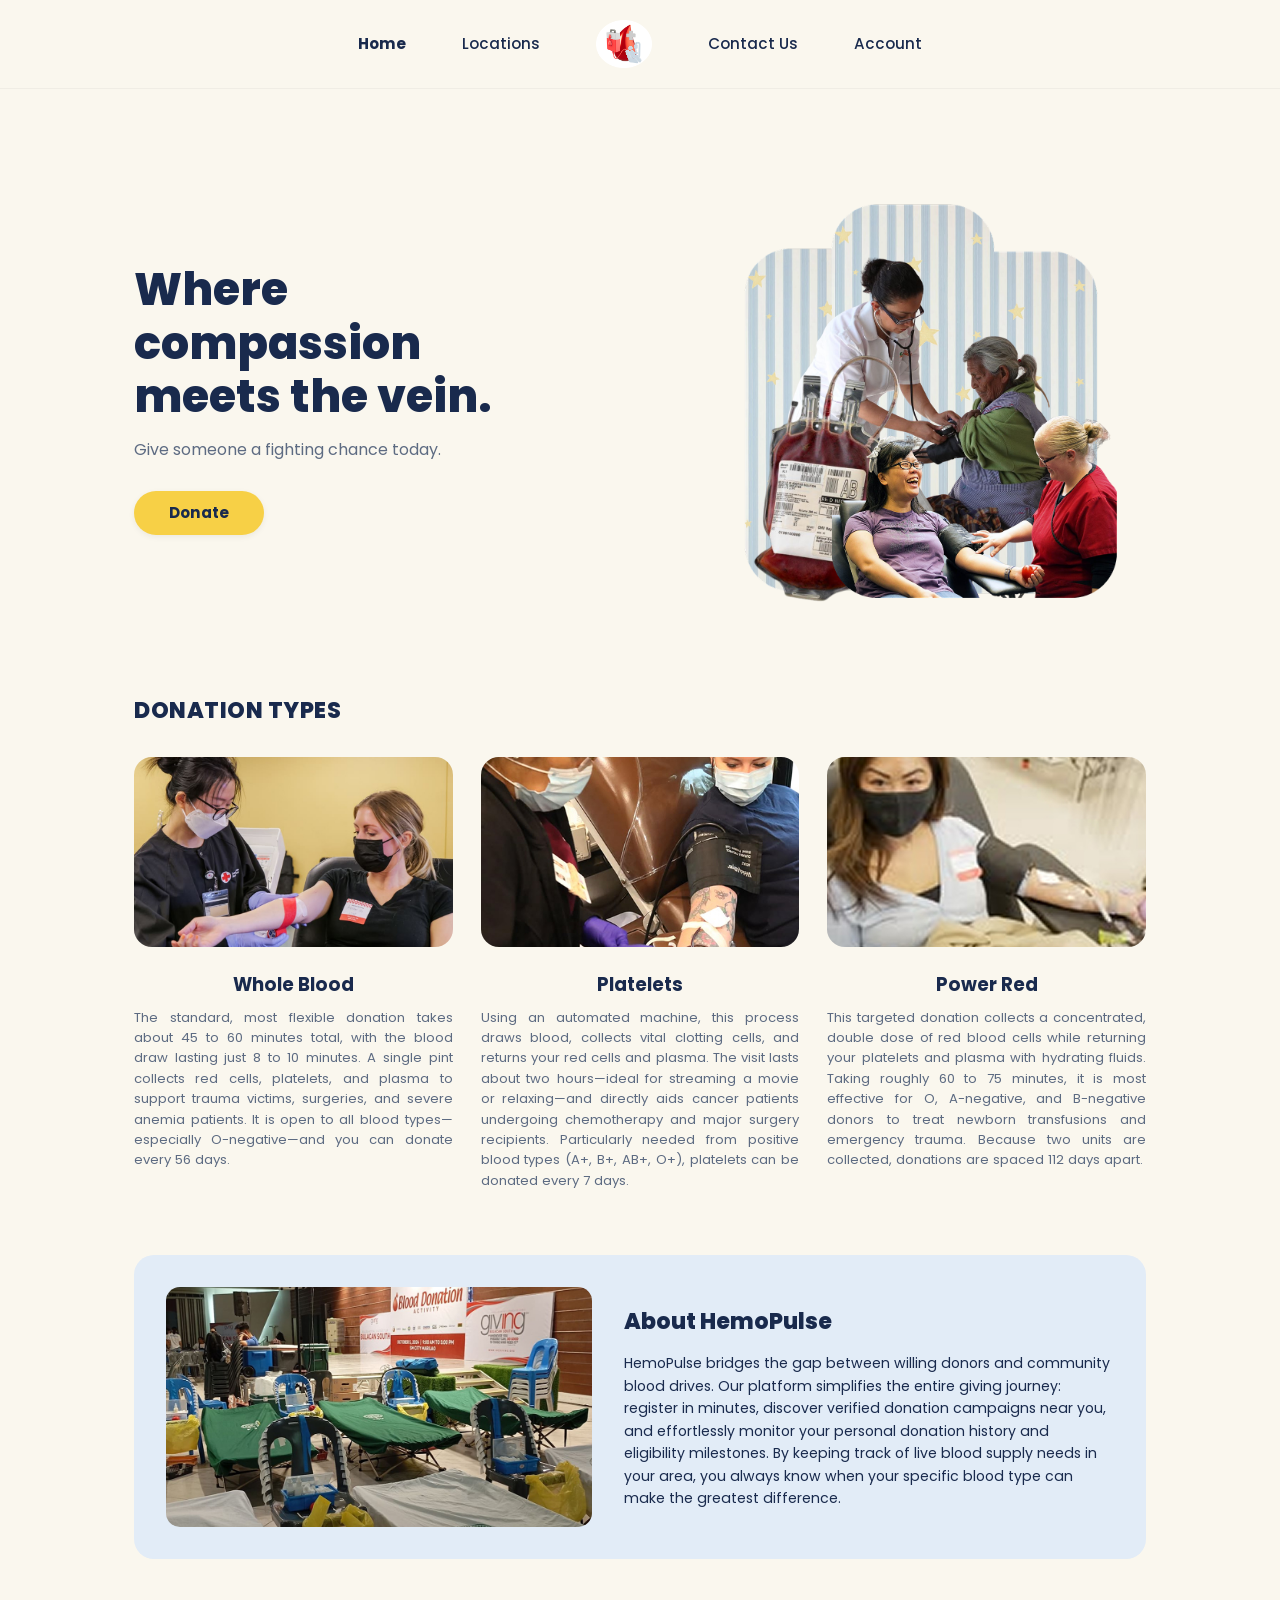
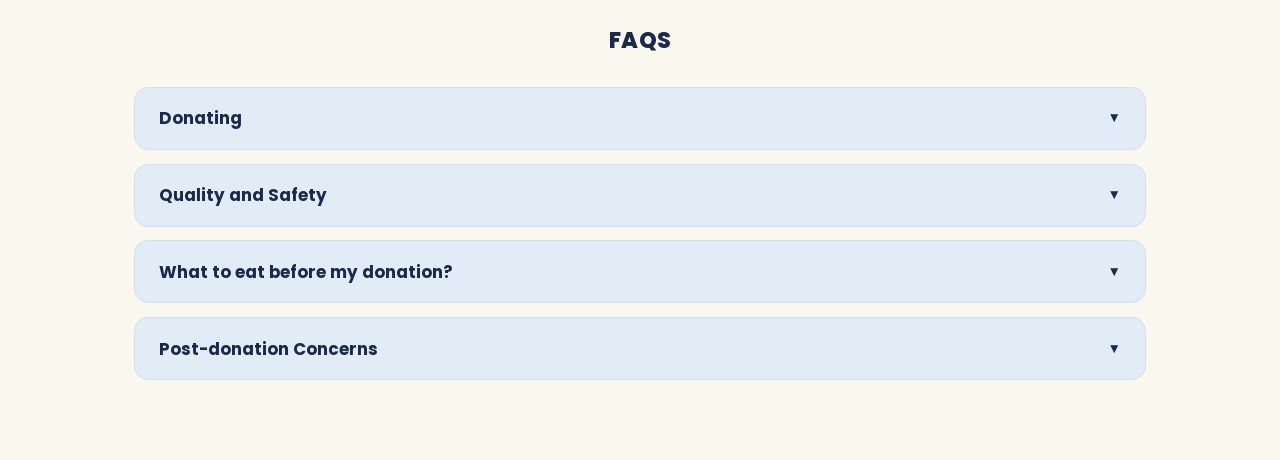
==== index.html @ 8c38cd8c "feat: complete index.html layout, donation copy, and FAQ accordion" ====
<!DOCTYPE html>
<html lang="en">
<head>
  <meta charset="UTF-8">
  <meta name="viewport" content="width=device-width, initial-scale=1.0">
  <title>HemoPulse - Blood Donation</title>
  <link rel="stylesheet" href="css/style.css">
</head>
<body>

  <!-- HEADER -->
  <header class="header-nav">
    <a href="index.html" class="active">Home</a>
    <a href="locations.html">Locations</a>
    <a href="index.html" class="nav-brand">
      <img src="images/logo.png" alt="HemoPulse Logo" onerror="this.outerHTML='<span style=\'font-size:1.5rem;\'>🩸 hemo • pulse</span>'">
    </a>
    <a href="contact.html">Contact Us</a>
    <a href="account.html">Account</a>
  </header>

  <div class="container">

    <!-- HERO SECTION -->
    <section class="hero">
      <div class="hero-left">
        <h1 class="hero-title">Where<br>compassion<br>meets the vein.</h1>
        <p class="hero-subtitle">Give someone a fighting chance today.</p>
        <a href="locations.html" class="btn-yellow">Donate</a>
      </div>
      <div class="hero-image-wrap">
        <img src="images/hero-group.png" alt="Where compassion meets the vein">
      </div>
    </section>

    <!-- DONATION TYPES -->
    <section>
      <h2 class="section-heading">DONATION TYPES</h2>
      <div class="donation-types-grid">

        <div class="type-card">
          <img class="type-card-img" src="images/donation-1.jpg" alt="Whole Blood">
          <h3>Whole Blood</h3>
          <p>The standard, most flexible donation takes about 45 to 60 minutes total, with the blood draw lasting just 8 to 10 minutes. A single pint collects red cells, platelets, and plasma to support trauma victims, surgeries, and severe anemia patients. It is open to all blood types—especially O-negative—and you can donate every 56 days.</p>
        </div>

        <div class="type-card">
          <img class="type-card-img" src="images/donation-2.jpg" alt="Platelets">
          <h3>Platelets</h3>
          <p>Using an automated machine, this process draws blood, collects vital clotting cells, and returns your red cells and plasma. The visit lasts about two hours—ideal for streaming a movie or relaxing—and directly aids cancer patients undergoing chemotherapy and major surgery recipients. Particularly needed from positive blood types (A+, B+, AB+, O+), platelets can be donated every 7 days.</p>
        </div>

        <div class="type-card">
          <img class="type-card-img" src="images/donation-3.jpg" alt="Power Red">
          <h3>Power Red</h3>
          <p>This targeted donation collects a concentrated, double dose of red blood cells while returning your platelets and plasma with hydrating fluids. Taking roughly 60 to 75 minutes, it is most effective for O, A-negative, and B-negative donors to treat newborn transfusions and emergency trauma. Because two units are collected, donations are spaced 112 days apart.</p>
        </div>

      </div>
    </section>

    <!-- ABOUT HEMOPULSE -->
    <section class="about-box">
      <img src="images/about-img.jpg" alt="About HemoPulse" onerror="this.src='https://images.unsplash.com/photo-1519494026892-80bbd2d6fd0d?w=500&auto=format&fit=crop'">
      <div>
        <h2>About HemoPulse</h2>
        <p>HemoPulse bridges the gap between willing donors and community blood drives. Our platform simplifies the entire giving journey: register in minutes, discover verified donation campaigns near you, and effortlessly monitor your personal donation history and eligibility milestones. By keeping track of live blood supply needs in your area, you always know when your specific blood type can make the greatest difference.</p>
      </div>
    </section>

    <!-- FAQS ACCORDION -->
    <section>
      <h2 class="section-heading text-center">FAQs</h2>
      <div class="faq-list">

        <div class="faq-item">
          <button class="faq-question">
            <span>Donating</span>
            <span class="faq-arrow">▼</span>
          </button>
          <div class="faq-answer">
            Donating blood is safe and simple. The actual donation takes about 8-10 minutes, and the entire process from check-in to post-donation refreshments takes less than an hour.
          </div>
        </div>

        <div class="faq-item">
          <button class="faq-question">
            <span>Quality and Safety</span>
            <span class="faq-arrow">▼</span>
          </button>
          <div class="faq-answer">
            Every donation uses sterile, single-use equipment that is immediately discarded. Donated units undergo rigorous testing for infectious diseases before being released.
          </div>
        </div>

        <div class="faq-item">
          <button class="faq-question">
            <span>What to eat before my donation?</span>
            <span class="faq-arrow">▼</span>
          </button>
          <div class="faq-answer">
            Eat a healthy meal rich in iron and drink plenty of fluids (water or fruit juice) at least 2 to 3 hours prior to donating. Avoid fatty foods right before donating.
          </div>
        </div>

        <div class="faq-item">
          <button class="faq-question">
            <span>Post-donation Concerns</span>
            <span class="faq-arrow">▼</span>
          </button>
          <div class="faq-answer">
            Keep hydrated and avoid strenuous lifting or intense exercise for the rest of the day. If you feel dizzy, sit or lie down until you feel better.
          </div>
        </div>

      </div>
    </section>

  </div>

  <script src="js/main.js"></script>
</body>
</html>
---- css/style.css ----
@import url('https://fonts.googleapis.com/css2?family=Poppins:wght@300;400;500;600;700;800&display=swap');

:root {
  --bg-cream: #FAF7EE;
  --navy: #192A4D;
  --text-muted: #5D6B82;
  --accent-yellow: #F7D046;
  --card-blue: #E2ECF7;
  --card-light: #F0F5FA;
  --white: #FFFFFF;
  --border-light: #D4E0EE;
  --font: 'Poppins', sans-serif;
}

* {
  box-sizing: border-box;
  margin: 0;
  padding: 0;
}

body {
  font-family: var(--font);
  background-color: var(--bg-cream);
  color: var(--navy);
  line-height: 1.6;
}


.header-nav {
  display: flex;
  justify-content: center;
  align-items: center;
  gap: 3.5rem;
  padding: 1.25rem 2rem;
  background-color: transparent;
  border-bottom: 1px solid rgba(0,0,0,0.04);
}

.header-nav a {
  text-decoration: none;
  color: var(--navy);
  font-weight: 500;
  font-size: 0.95rem;
  transition: opacity 0.2s;
}

.header-nav a:hover,
.header-nav a.active {
  font-weight: 700;
}

.nav-brand {
  display: flex;
  flex-direction: column;
  align-items: center;
  text-decoration: none;
}

.nav-brand img {
  height: 48px;
  object-fit: contain;
}


.btn-yellow {
  display: inline-block;
  background-color: var(--accent-yellow);
  color: var(--navy);
  font-weight: 700;
  font-size: 0.95rem;
  padding: 0.6rem 2.2rem;
  border-radius: 999px;
  text-decoration: none;
  border: none;
  cursor: pointer;
  box-shadow: 0 2px 6px rgba(0,0,0,0.06);
  transition: transform 0.15s ease, filter 0.15s ease;
}

.btn-yellow:hover {
  filter: brightness(0.96);
  transform: translateY(-1px);
}


.container {
  max-width: 1060px;
  margin: 0 auto;
  padding: 2.5rem 1.5rem 5rem;
}


.hero {
  display: grid;
  grid-template-columns: 1.1fr 1fr;
  align-items: center;
  gap: 2.5rem;
  padding: 2rem 0 3.5rem;
}

.hero-title {
  font-size: 2.8rem;
  font-weight: 800;
  line-height: 1.2;
  color: var(--navy);
  margin-bottom: 0.8rem;
}

.hero-subtitle {
  font-size: 1rem;
  color: var(--text-muted);
  margin-bottom: 1.8rem;
}

.hero-image-wrap {
  position: relative;
  display: flex;
  justify-content: center;
}

.hero-image-wrap img {
  max-width: 100%;
  height: auto;
}


.section-heading {
  font-size: 1.4rem;
  font-weight: 800;
  text-transform: uppercase;
  color: var(--navy);
  letter-spacing: 0.5px;
  margin-bottom: 1.75rem;
  text-align: left;
}

.text-center {
  text-align: center;
}


.donation-types-grid {
  display: grid;
  grid-template-columns: repeat(3, 1fr);
  gap: 1.75rem;
  margin-bottom: 4rem;
}

.type-card {
  text-align: center;
}

.type-card-img {
  width: 100%;
  height: 190px;
  object-fit: cover;
  border-radius: 18px;
  margin-bottom: 1rem;
}

.type-card h3 {
  font-size: 1.15rem;
  font-weight: 700;
  margin-bottom: 0.5rem;
}

.type-card p {
  font-size: 0.82rem;
  color: var(--text-muted);
  line-height: 1.55;
  text-align: justify;
}


.about-box {
  background-color: var(--card-blue);
  border-radius: 20px;
  padding: 2rem;
  display: grid;
  grid-template-columns: 1fr 1.15fr;
  gap: 2rem;
  align-items: center;
  margin-bottom: 4rem;
}

.about-box img {
  width: 100%;
  height: 240px;
  object-fit: cover;
  border-radius: 14px;
}

.about-box h2 {
  font-size: 1.4rem;
  font-weight: 800;
  margin-bottom: 0.75rem;
}

.about-box p {
  font-size: 0.88rem;
  color: var(--navy);
  line-height: 1.6;
}


.faq-list {
  display: flex;
  flex-direction: column;
  gap: 0.85rem;
}

.faq-item {
  background-color: var(--card-blue);
  border-radius: 14px;
  overflow: hidden;
  border: 1px solid var(--border-light);
}

.faq-question {
  width: 100%;
  background: none;
  border: none;
  padding: 1.1rem 1.5rem;
  text-align: left;
  font-family: var(--font);
  font-size: 1.05rem;
  font-weight: 700;
  color: var(--navy);
  display: flex;
  justify-content: space-between;
  align-items: center;
  cursor: pointer;
}

.faq-arrow {
  transition: transform 0.25s ease;
  font-size: 0.85rem;
}

.faq-item.open .faq-arrow {
  transform: rotate(180deg);
}

.faq-answer {
  max-height: 0;
  overflow: hidden;
  transition: max-height 0.3s ease, padding 0.3s ease;
  padding: 0 1.5rem;
  font-size: 0.9rem;
  color: var(--text-muted);
}

.faq-item.open .faq-answer {
  max-height: 200px;
  padding-bottom: 1.1rem;
}


@media (max-width: 860px) {
  .hero { grid-template-columns: 1fr; text-align: center; }
  .donation-types-grid { grid-template-columns: 1fr; }
  .about-box { grid-template-columns: 1fr; }
  .header-nav { gap: 1.5rem; }
}
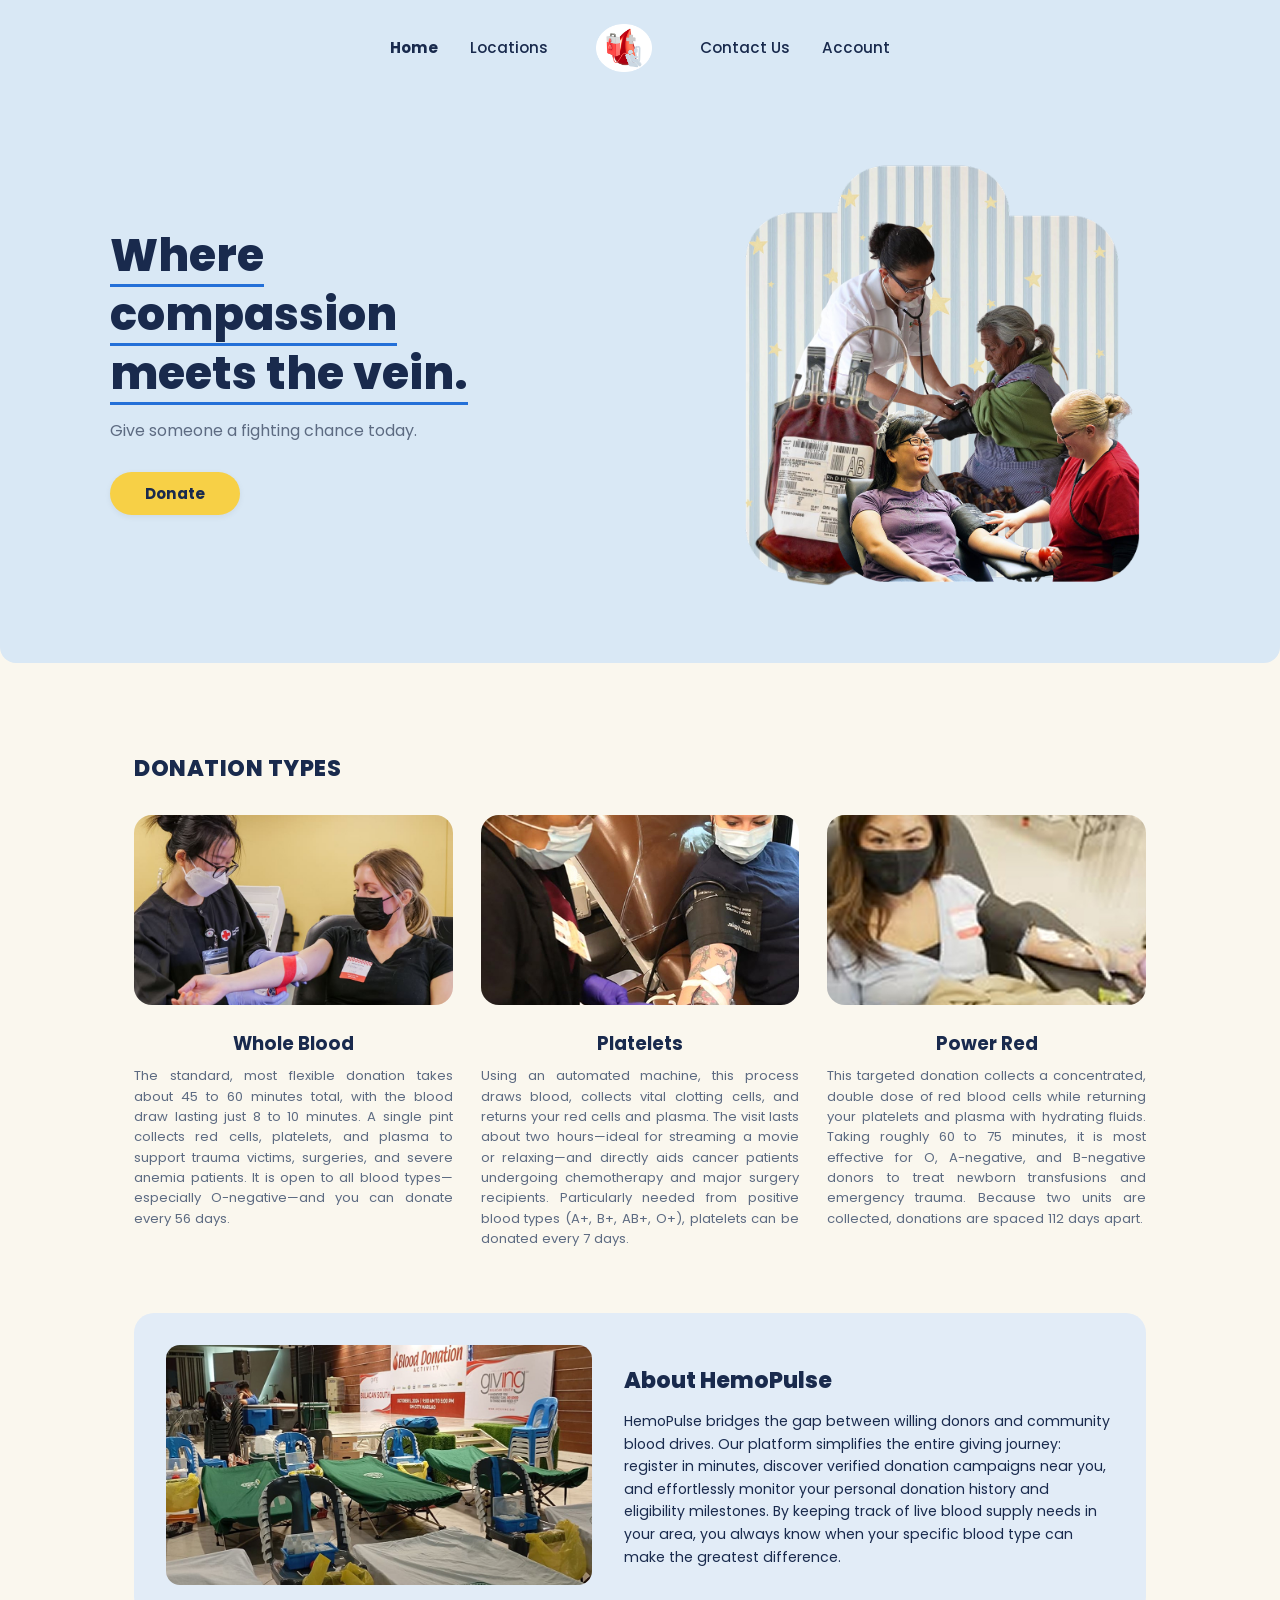
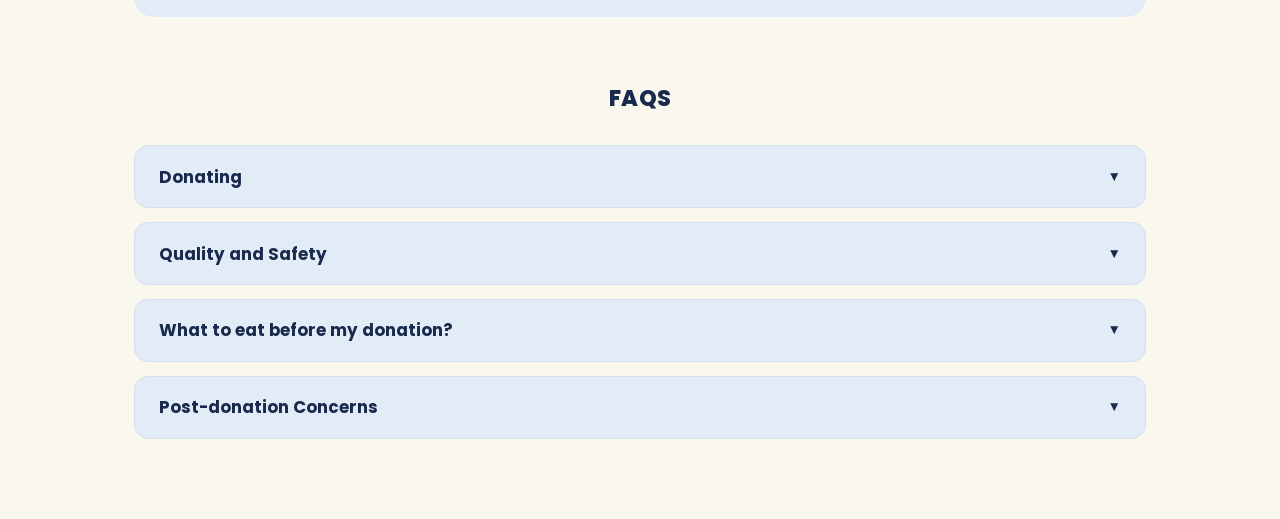
==== commit 3a31bda2: "feat: refine account help center layout and update contact cards" ====
--- a/index.html
+++ b/index.html
@@ -8,36 +8,34 @@
 </head>
 <body>
 
-  <!-- HEADER -->
-  <header class="header-nav">
-    <a href="index.html" class="active">Home</a>
-    <a href="locations.html">Locations</a>
-    <a href="index.html" class="nav-brand">
-      <img src="images/logo.png" alt="HemoPulse Logo" onerror="this.outerHTML='<span style=\'font-size:1.5rem;\'>🩸 hemo • pulse</span>'">
-    </a>
-    <a href="contact.html">Contact Us</a>
-    <a href="account.html">Account</a>
-  </header>
+  
+  <div class="hero-banner">
+    <header class="frame-nav">
+      <div class="nav-links"><a href="index.html" class="active">Home</a><a href="locations.html">Locations</a></div>
+      <div class="logo-badge"><a href="index.html"><img src="images/logo.png" alt="HemoPulse logo" onerror="this.src='images/logo.jpg'"></a></div>
+      <div class="nav-links"><a href="contact.html">Contact Us</a><a href="account.html">Account</a></div>
+    </header>
 
-  <div class="container">
-
-    <!-- HERO SECTION -->
-    <section class="hero">
+    <div class="hero-inner">
       <div class="hero-left">
-        <h1 class="hero-title">Where<br>compassion<br>meets the vein.</h1>
+        <h1 class="hero-title"><span class="title-underline">Where</span><br><span class="title-underline">compassion</span><br><span class="title-underline">meets the vein.</span></h1>
         <p class="hero-subtitle">Give someone a fighting chance today.</p>
         <a href="locations.html" class="btn-yellow">Donate</a>
       </div>
       <div class="hero-image-wrap">
         <img src="images/hero-group.png" alt="Where compassion meets the vein">
       </div>
-    </section>
+    </div>
+  </div>
+  
+
+  
+  <div class="container">
 
     <!-- DONATION TYPES -->
     <section>
       <h2 class="section-heading">DONATION TYPES</h2>
       <div class="donation-types-grid">
-
         <div class="type-card">
           <img class="type-card-img" src="images/donation-1.jpg" alt="Whole Blood">
           <h3>Whole Blood</h3>
@@ -55,13 +53,12 @@
           <h3>Power Red</h3>
           <p>This targeted donation collects a concentrated, double dose of red blood cells while returning your platelets and plasma with hydrating fluids. Taking roughly 60 to 75 minutes, it is most effective for O, A-negative, and B-negative donors to treat newborn transfusions and emergency trauma. Because two units are collected, donations are spaced 112 days apart.</p>
         </div>
-
       </div>
     </section>
 
     <!-- ABOUT HEMOPULSE -->
     <section class="about-box">
-      <img src="images/about-img.jpg" alt="About HemoPulse" onerror="this.src='https://images.unsplash.com/photo-1519494026892-80bbd2d6fd0d?w=500&auto=format&fit=crop'">
+      <img src="images/about-img.jpg" alt="About HemoPulse">
       <div>
         <h2>About HemoPulse</h2>
         <p>HemoPulse bridges the gap between willing donors and community blood drives. Our platform simplifies the entire giving journey: register in minutes, discover verified donation campaigns near you, and effortlessly monitor your personal donation history and eligibility milestones. By keeping track of live blood supply needs in your area, you always know when your specific blood type can make the greatest difference.</p>
@@ -72,7 +69,6 @@
     <section>
       <h2 class="section-heading text-center">FAQs</h2>
       <div class="faq-list">
-
         <div class="faq-item">
           <button class="faq-question">
             <span>Donating</span>
@@ -112,7 +108,6 @@
             Keep hydrated and avoid strenuous lifting or intense exercise for the rest of the day. If you feel dizzy, sit or lie down until you feel better.
           </div>
         </div>
-
       </div>
     </section>
 
--- a/css/style.css
+++ b/css/style.css
@@ -90,20 +90,37 @@
 }
 
 
-.hero {
+
+.hero-banner {
+  background-color: #D9E8F5; 
+  padding: 1.5rem 3rem 2.5rem;
+  margin-bottom: 3rem;
+  border-bottom-left-radius: 16px;
+  border-bottom-right-radius: 16px;
+}
+
+.hero-inner {
+  max-width: 1060px;
+  margin: 0 auto;
   display: grid;
   grid-template-columns: 1.1fr 1fr;
   align-items: center;
-  gap: 2.5rem;
-  padding: 2rem 0 3.5rem;
+  gap: 2rem;
+  padding-top: 1rem;
 }
 
 .hero-title {
   font-size: 2.8rem;
   font-weight: 800;
-  line-height: 1.2;
+  line-height: 1.25;
   color: var(--navy);
   margin-bottom: 0.8rem;
+}
+
+
+.title-underline {
+  border-bottom: 3px solid #2470D8;
+  display: inline-block;
 }
 
 .hero-subtitle {
@@ -121,6 +138,7 @@
 .hero-image-wrap img {
   max-width: 100%;
   height: auto;
+  display: block;
 }
 
 
@@ -261,4 +279,502 @@
   .donation-types-grid { grid-template-columns: 1fr; }
   .about-box { grid-template-columns: 1fr; }
   .header-nav { gap: 1.5rem; }
+}
+
+
+.frame {
+  max-width: 980px;
+  margin: 0 auto;
+  padding: 1.5rem 1.5rem 4rem;
+}
+
+.frame-nav {
+  display: flex;
+  justify-content: center;
+  align-items: center;
+  gap: 3rem;
+  padding-bottom: 2rem;
+}
+
+.frame-nav .nav-links {
+  display: flex;
+  gap: 2rem;
+}
+
+.frame-nav .nav-links a {
+  text-decoration: none;
+  color: var(--navy);
+  font-weight: 500;
+  font-size: 0.95rem;
+}
+
+.frame-nav .nav-links a.active {
+  font-weight: 700;
+}
+
+.logo-badge img {
+  height: 48px;
+  width: auto;
+  display: block;
+}
+
+.help-hero {
+  text-align: center;
+  margin: 1.5rem 0 2.5rem;
+}
+
+.help-hero h1 {
+  font-size: 2.2rem;
+  font-weight: 800;
+  color: var(--navy);
+}
+
+.help-hero p {
+  color: var(--text-muted);
+  font-size: 0.95rem;
+  margin-top: 0.25rem;
+}
+
+.help-search {
+  margin-top: 1.5rem;
+  width: 100%;
+  max-width: 520px;
+  padding: 0.8rem 1.25rem;
+  border-radius: 999px;
+  border: 1px solid var(--border-light);
+  outline: none;
+  font-family: var(--font);
+  box-shadow: 0 2px 8px rgba(0,0,0,0.04);
+}
+
+.help-icons {
+  display: grid;
+  grid-template-columns: repeat(4, 1fr);
+  gap: 1.25rem;
+  margin-bottom: 3.5rem;
+}
+
+.icon-card {
+  background-color: var(--white);
+  border: 1px solid var(--border-light);
+  border-radius: 14px;
+  padding: 1.5rem 1rem;
+  text-align: center;
+  font-size: 0.85rem;
+  font-weight: 600;
+  color: var(--navy);
+  display: flex;
+  flex-direction: column;
+  align-items: center;
+  gap: 0.75rem;
+  box-shadow: 0 2px 6px rgba(0,0,0,0.03);
+}
+
+.icon-card .ic svg {
+  width: 44px;
+  height: 44px;
+}
+
+.section-title {
+  font-weight: 800;
+  font-size: 1.1rem;
+  color: var(--navy);
+  letter-spacing: 0.5px;
+  margin-bottom: 1rem;
+}
+
+details.faq-item {
+  background-color: var(--card-blue);
+  border-radius: 12px;
+  margin-bottom: 0.75rem;
+  border: 1px solid var(--border-light);
+  overflow: hidden;
+}
+
+details.faq-item summary {
+  padding: 1rem 1.25rem;
+  font-weight: 700;
+  cursor: pointer;
+  color: var(--navy);
+  list-style: none;
+  display: flex;
+  justify-content: space-between;
+  align-items: center;
+}
+
+details.faq-item summary::-webkit-details-marker {
+  display: none;
+}
+
+details.faq-item summary::after {
+  content: "▾";
+  font-size: 0.9rem;
+  transition: transform 0.2s;
+}
+
+details[open].faq-item summary::after {
+  transform: rotate(180deg);
+}
+
+.faq-body {
+  padding: 0 1.25rem 1rem;
+  font-size: 0.88rem;
+  color: var(--text-muted);
+}
+
+.did-you-know {
+  text-align: center;
+  margin-top: 3.5rem;
+  padding: 2rem;
+  background-color: var(--card-blue);
+  border-radius: 16px;
+}
+
+.did-you-know p {
+  font-weight: 800;
+  font-size: 1.1rem;
+  color: var(--navy);
+}
+
+.did-you-know span {
+  font-size: 0.88rem;
+  color: var(--text-muted);
+}
+
+.contact-hero {
+  text-align: center;
+  margin-bottom: 2rem;
+}
+
+.contact-hero h1 {
+  font-size: 2.2rem;
+  font-weight: 800;
+  color: var(--navy);
+}
+
+.contact-hero p {
+  font-size: 0.9rem;
+  color: var(--text-muted);
+  margin-top: 0.5rem;
+}
+
+.contact-cards {
+  display: grid;
+  grid-template-columns: repeat(4, 1fr);
+  gap: 1rem;
+  margin-bottom: 2.5rem;
+}
+
+.contact-card {
+  background-color: var(--white);
+  border: 2px solid #2470D8; 
+  border-radius: 14px;
+  padding: 1.5rem 1rem;
+  text-align: center;
+  box-shadow: 0 4px 12px rgba(0, 0, 0, 0.04);
+}
+
+.contact-card .ic svg {
+  width: 36px;
+  height: 36px;
+  margin-bottom: 0.4rem;
+}
+
+.contact-card .ttl {
+  font-size: 0.75rem;
+  font-weight: 800;
+  color: var(--navy);
+  margin-bottom: 0.35rem;
+}
+
+.contact-card .sub {
+  font-size: 0.72rem;
+  color: var(--text-muted);
+  line-height: 1.35;
+}
+
+.contact-form-wrap {
+  display: grid;
+  grid-template-columns: 1.4fr 1fr;
+  gap: 1.5rem;
+}
+
+.contact-form-wrap .left {
+  background-color: var(--card-blue);
+  border-radius: 14px;
+  padding: 1.5rem;
+}
+
+.form-grid {
+  display: grid;
+  grid-template-columns: 1fr 1fr;
+  gap: 0.75rem;
+  margin-bottom: 0.75rem;
+}
+
+.form-grid.full {
+  grid-template-columns: 1fr;
+}
+
+.contact-form-wrap input,
+.contact-form-wrap textarea {
+  width: 100%;
+  padding: 0.75rem;
+  border-radius: 8px;
+  border: 1px solid var(--white);
+  background: var(--white);
+  font-family: var(--font);
+  font-size: 0.85rem;
+  outline: none;
+}
+
+.contact-form-wrap textarea {
+  min-height: 90px;
+  resize: vertical;
+}
+
+.newsletter-box {
+  background-color: var(--card-blue);
+  border-radius: 14px;
+  padding: 1.5rem;
+  text-align: center;
+  display: flex;
+  flex-direction: column;
+  justify-content: center;
+  height: 100%;
+}
+
+.newsletter-box h4 {
+  font-size: 0.9rem;
+  font-weight: 800;
+  margin-bottom: 0.25rem;
+}
+
+.btn-navy {
+  background-color: #364c84;
+  color: var(--white);
+  border: none;
+  padding: 0.6rem 1.5rem;
+  border-radius: 999px;
+  font-weight: 700;
+  font-size: 0.85rem;
+  cursor: pointer;
+  margin-top: 0.5rem;
+}
+
+.btn-yellow-submit {
+  background-color: var(--accent-yellow);
+  color: var(--navy);
+  border: none;
+  padding: 0.65rem 2.5rem;
+  border-radius: 999px;
+  font-weight: 800;
+  font-size: 0.85rem;
+  cursor: pointer;
+}
+
+@media (max-width: 800px) {
+  .help-icons, .contact-cards { grid-template-columns: repeat(2, 1fr); }
+  .contact-form-wrap { grid-template-columns: 1fr; }
+}
+
+
+
+body.account-page {
+  background-color: #FAF7EE;
+}
+
+
+.top-nav-strip {
+  background-color: #D9E8F5;
+  padding: 1rem 2rem;
+  width: 100%;
+}
+
+.help-center-wrap {
+  max-width: 820px;
+  margin: 0 auto;
+  padding: 3rem 1.5rem 4rem;
+  text-align: center;
+}
+
+
+.help-hero h1 {
+  font-size: 2.5rem;
+  font-weight: 800;
+  color: #192A4D;
+  margin-bottom: 0.4rem;
+}
+
+.help-hero p {
+  font-size: 0.88rem;
+  font-weight: 600;
+  color: #192A4D;
+  margin-bottom: 1.5rem;
+}
+
+.search-box-wrap {
+  display: flex;
+  justify-content: center;
+  margin-bottom: 3.5rem;
+}
+
+.help-search-input {
+  width: 100%;
+  max-width: 480px;
+  height: 46px;
+  background-color: #FFFFFF;
+  border: 1px solid rgba(0, 0, 0, 0.08);
+  border-radius: 999px;
+  box-shadow: 0 4px 12px rgba(0, 0, 0, 0.05);
+  outline: none;
+  padding: 0 1.5rem;
+}
+
+
+.help-cards-grid {
+  display: grid;
+  grid-template-columns: repeat(4, 1fr);
+  gap: 1.25rem;
+  margin-bottom: 4rem;
+}
+
+.help-category-card {
+  background-color: #FFFFFF;
+  border-radius: 12px;
+  padding: 1.5rem 0.75rem 1.25rem;
+  box-shadow: 0 4px 14px rgba(0, 0, 0, 0.06);
+  display: flex;
+  flex-direction: column;
+  align-items: center;
+  justify-content: center;
+  cursor: pointer;
+  transition: transform 0.15s ease, box-shadow 0.15s ease;
+}
+
+.help-category-card:hover {
+  transform: translateY(-2px);
+  box-shadow: 0 6px 18px rgba(0, 0, 0, 0.09);
+}
+
+.help-category-card .icon-wrap svg {
+  width: 48px;
+  height: 48px;
+  margin-bottom: 0.85rem;
+  display: block;
+}
+
+.help-category-card span {
+  font-size: 0.82rem;
+  font-weight: 700;
+  color: #2B3F6C;
+  line-height: 1.35;
+}
+
+/* System FAQs */
+.system-faq-section {
+  text-align: center;
+}
+
+.system-faq-section h2 {
+  font-size: 1.8rem;
+  font-weight: 800;
+  color: #192A4D;
+  letter-spacing: 0.5px;
+  margin-bottom: 2rem;
+}
+
+.faq-bar {
+  background-color: #D9E8F5; 
+  border-radius: 8px;
+  margin-bottom: 1.25rem;
+  text-align: left;
+  overflow: hidden;
+}
+
+.faq-bar summary {
+  list-style: none;
+  padding: 1.4rem 2rem;
+  display: flex;
+  justify-content: space-between;
+  align-items: center;
+  font-size: 1.35rem;
+  font-weight: 800;
+  color: #192A4D;
+  cursor: pointer;
+  user-select: none;
+}
+
+.faq-bar summary::-webkit-details-marker {
+  display: none;
+}
+
+.faq-bar .chevron {
+  width: 28px;
+  height: 28px;
+  transition: transform 0.25s ease;
+}
+
+.faq-bar[open] .chevron {
+  transform: rotate(180deg);
+}
+
+.faq-content {
+  padding: 0 2rem 1.4rem;
+  font-size: 0.92rem;
+  color: #4A5B79;
+  line-height: 1.6;
+}
+
+
+.bottom-support-banner {
+  background-color: #D9E8F5;
+  width: 100%;
+  padding: 3rem 1.5rem;
+  text-align: center;
+  margin-top: 3rem;
+}
+
+.bottom-support-banner h3 {
+  font-size: 1.45rem;
+  font-weight: 800;
+  color: #192A4D;
+  margin-bottom: 0.4rem;
+}
+
+.bottom-support-banner p {
+  font-size: 0.88rem;
+  font-weight: 600;
+  color: #192A4D;
+  margin-bottom: 1.5rem;
+}
+
+.btn-navy-pill {
+  display: inline-block;
+  background-color: #2B3F6C;
+  color: #FFFFFF;
+  font-weight: 700;
+  font-size: 0.85rem;
+  letter-spacing: 0.5px;
+  padding: 0.7rem 2.8rem;
+  border-radius: 999px;
+  text-decoration: none;
+  box-shadow: 0 3px 8px rgba(0, 0, 0, 0.15);
+  transition: opacity 0.15s ease, transform 0.15s ease;
+}
+
+.btn-navy-pill:hover {
+  opacity: 0.92;
+  transform: translateY(-1px);
+}
+
+
+@media (max-width: 768px) {
+  .help-cards-grid {
+    grid-template-columns: repeat(2, 1fr);
+  }
+  .faq-bar summary {
+    font-size: 1.1rem;
+    padding: 1.1rem 1.25rem;
+  }
 }
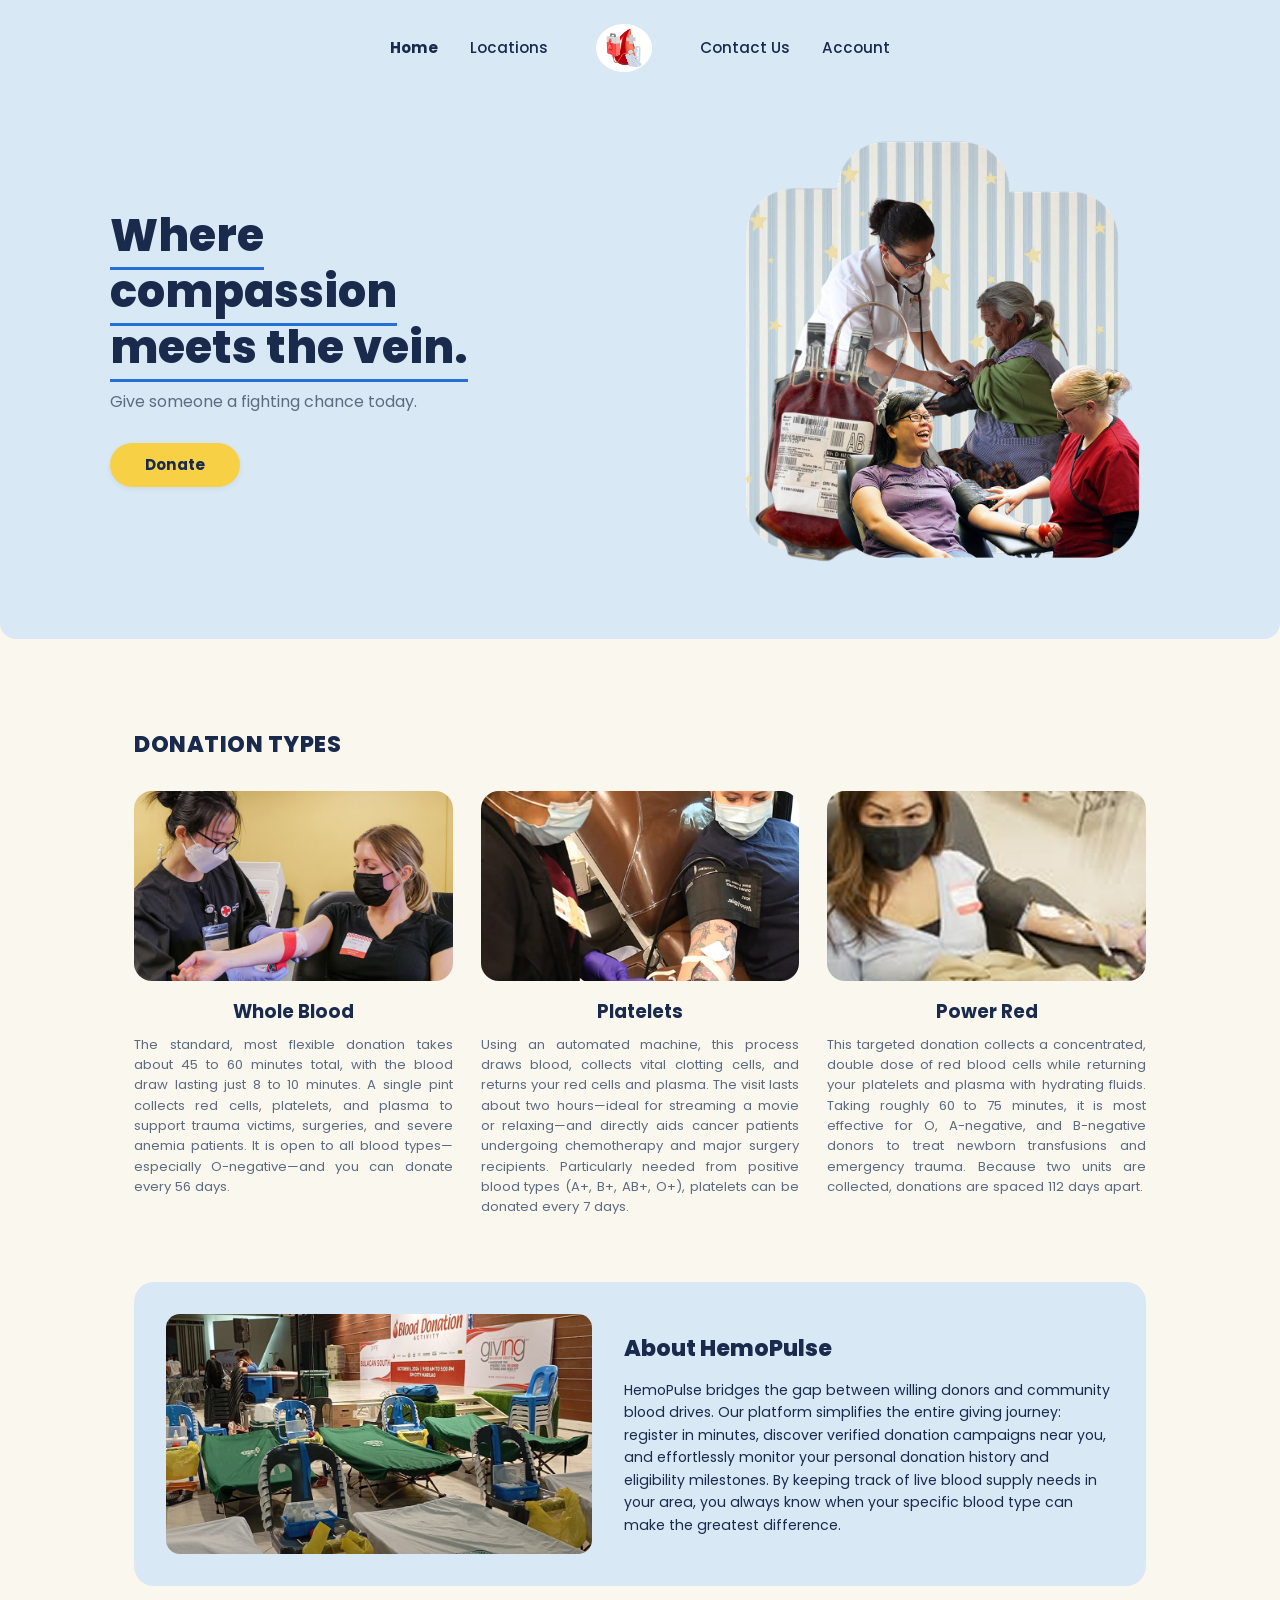
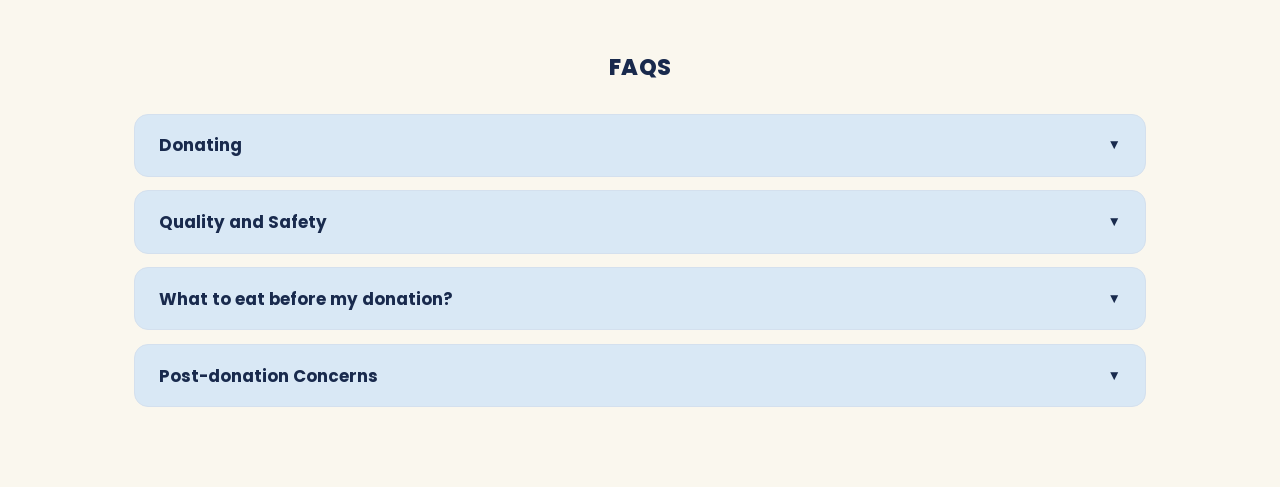
==== commit 03006e08: "refactor: clean up CSS styles, layout, and responsiveness" ====
--- a/index.html
+++ b/index.html
@@ -20,7 +20,7 @@
       <div class="hero-left">
         <h1 class="hero-title"><span class="title-underline">Where</span><br><span class="title-underline">compassion</span><br><span class="title-underline">meets the vein.</span></h1>
         <p class="hero-subtitle">Give someone a fighting chance today.</p>
-        <a href="locations.html" class="btn-yellow">Donate</a>
+        <a href="account.html#donate" class="btn-yellow">Donate</a>
       </div>
       <div class="hero-image-wrap">
         <img src="images/hero-group.png" alt="Where compassion meets the vein">
--- a/css/style.css
+++ b/css/style.css
@@ -1,30 +1,50 @@
-@import url('https://fonts.googleapis.com/css2?family=Poppins:wght@300;400;500;600;700;800&display=swap');
+@import url('https://fonts.googleapis.com/css2?family=Poppins:wght@300;400;500;600;700;800;900&display=swap');
 
 :root {
   --bg-cream: #FAF7EE;
   --navy: #192A4D;
+  --navy-button: #2B3F6C;
   --text-muted: #5D6B82;
   --accent-yellow: #F7D046;
-  --card-blue: #E2ECF7;
+  --accent-blue: #2470D8;
+  --card-blue: #D9E8F5;
   --card-light: #F0F5FA;
   --white: #FFFFFF;
   --border-light: #D4E0EE;
   --font: 'Poppins', sans-serif;
 }
 
-* {
+*, *::before, *::after {
   box-sizing: border-box;
   margin: 0;
   padding: 0;
 }
 
+html {
+  font-size: 16px;
+  scroll-behavior: smooth;
+}
+
 body {
   font-family: var(--font);
   background-color: var(--bg-cream);
   color: var(--navy);
   line-height: 1.6;
-}
-
+  overflow-x: hidden;
+  width: 100%;
+}
+
+img {
+  max-width: 100%;
+  height: auto;
+  display: block;
+}
+
+.top-nav-strip {
+  background-color: var(--card-blue);
+  width: 100%;
+  padding: 0.75rem 1.5rem;
+}
 
 .header-nav {
   display: flex;
@@ -33,7 +53,7 @@
   gap: 3.5rem;
   padding: 1.25rem 2rem;
   background-color: transparent;
-  border-bottom: 1px solid rgba(0,0,0,0.04);
+  border-bottom: 1px solid rgba(0, 0, 0, 0.04);
 }
 
 .header-nav a {
@@ -61,6 +81,52 @@
   object-fit: contain;
 }
 
+.frame {
+  max-width: 980px;
+  margin: 0 auto;
+  padding: 1.5rem 1.5rem 4rem;
+}
+
+.frame-nav {
+  max-width: 1060px;
+  margin: 0 auto;
+  display: flex;
+  justify-content: center;
+  align-items: center;
+  gap: 3rem;
+  padding-bottom: 0.5rem;
+}
+
+.frame-nav .nav-links {
+  display: flex;
+  align-items: center;
+  gap: 2rem;
+}
+
+.frame-nav .nav-links a {
+  text-decoration: none;
+  color: var(--navy);
+  font-weight: 500;
+  font-size: 0.95rem;
+  transition: opacity 0.2s;
+}
+
+.frame-nav .nav-links a:hover,
+.frame-nav .nav-links a.active {
+  font-weight: 700;
+}
+
+.logo-badge a {
+  display: flex;
+  align-items: center;
+  text-decoration: none;
+}
+
+.logo-badge img {
+  height: 48px;
+  width: auto;
+  display: block;
+}
 
 .btn-yellow {
   display: inline-block;
@@ -73,7 +139,7 @@
   text-decoration: none;
   border: none;
   cursor: pointer;
-  box-shadow: 0 2px 6px rgba(0,0,0,0.06);
+  box-shadow: 0 2px 6px rgba(0, 0, 0, 0.06);
   transition: transform 0.15s ease, filter 0.15s ease;
 }
 
@@ -82,677 +148,45 @@
   transform: translateY(-1px);
 }
 
-
-.container {
-  max-width: 1060px;
-  margin: 0 auto;
-  padding: 2.5rem 1.5rem 5rem;
-}
-
-
-
-.hero-banner {
-  background-color: #D9E8F5; 
-  padding: 1.5rem 3rem 2.5rem;
-  margin-bottom: 3rem;
-  border-bottom-left-radius: 16px;
-  border-bottom-right-radius: 16px;
-}
-
-.hero-inner {
-  max-width: 1060px;
-  margin: 0 auto;
-  display: grid;
-  grid-template-columns: 1.1fr 1fr;
-  align-items: center;
-  gap: 2rem;
-  padding-top: 1rem;
-}
-
-.hero-title {
-  font-size: 2.8rem;
-  font-weight: 800;
-  line-height: 1.25;
-  color: var(--navy);
-  margin-bottom: 0.8rem;
-}
-
-
-.title-underline {
-  border-bottom: 3px solid #2470D8;
-  display: inline-block;
-}
-
-.hero-subtitle {
-  font-size: 1rem;
-  color: var(--text-muted);
-  margin-bottom: 1.8rem;
-}
-
-.hero-image-wrap {
-  position: relative;
-  display: flex;
-  justify-content: center;
-}
-
-.hero-image-wrap img {
-  max-width: 100%;
-  height: auto;
-  display: block;
-}
-
-
-.section-heading {
-  font-size: 1.4rem;
-  font-weight: 800;
-  text-transform: uppercase;
-  color: var(--navy);
-  letter-spacing: 0.5px;
-  margin-bottom: 1.75rem;
-  text-align: left;
-}
-
-.text-center {
-  text-align: center;
-}
-
-
-.donation-types-grid {
-  display: grid;
-  grid-template-columns: repeat(3, 1fr);
-  gap: 1.75rem;
-  margin-bottom: 4rem;
-}
-
-.type-card {
-  text-align: center;
-}
-
-.type-card-img {
-  width: 100%;
-  height: 190px;
-  object-fit: cover;
-  border-radius: 18px;
-  margin-bottom: 1rem;
-}
-
-.type-card h3 {
-  font-size: 1.15rem;
-  font-weight: 700;
-  margin-bottom: 0.5rem;
-}
-
-.type-card p {
-  font-size: 0.82rem;
-  color: var(--text-muted);
-  line-height: 1.55;
-  text-align: justify;
-}
-
-
-.about-box {
-  background-color: var(--card-blue);
-  border-radius: 20px;
-  padding: 2rem;
-  display: grid;
-  grid-template-columns: 1fr 1.15fr;
-  gap: 2rem;
-  align-items: center;
-  margin-bottom: 4rem;
-}
-
-.about-box img {
-  width: 100%;
-  height: 240px;
-  object-fit: cover;
-  border-radius: 14px;
-}
-
-.about-box h2 {
-  font-size: 1.4rem;
-  font-weight: 800;
-  margin-bottom: 0.75rem;
-}
-
-.about-box p {
-  font-size: 0.88rem;
-  color: var(--navy);
-  line-height: 1.6;
-}
-
-
-.faq-list {
-  display: flex;
-  flex-direction: column;
-  gap: 0.85rem;
-}
-
-.faq-item {
-  background-color: var(--card-blue);
-  border-radius: 14px;
-  overflow: hidden;
-  border: 1px solid var(--border-light);
-}
-
-.faq-question {
-  width: 100%;
-  background: none;
+.btn-yellow-submit {
+  background-color: var(--accent-yellow);
+  color: var(--navy);
   border: none;
-  padding: 1.1rem 1.5rem;
-  text-align: left;
-  font-family: var(--font);
-  font-size: 1.05rem;
-  font-weight: 700;
-  color: var(--navy);
-  display: flex;
-  justify-content: space-between;
-  align-items: center;
+  padding: 0.65rem 2.8rem;
+  border-radius: 999px;
+  font-weight: 800;
+  font-size: 0.85rem;
   cursor: pointer;
-}
-
-.faq-arrow {
-  transition: transform 0.25s ease;
-  font-size: 0.85rem;
-}
-
-.faq-item.open .faq-arrow {
-  transform: rotate(180deg);
-}
-
-.faq-answer {
-  max-height: 0;
-  overflow: hidden;
-  transition: max-height 0.3s ease, padding 0.3s ease;
-  padding: 0 1.5rem;
-  font-size: 0.9rem;
-  color: var(--text-muted);
-}
-
-.faq-item.open .faq-answer {
-  max-height: 200px;
-  padding-bottom: 1.1rem;
-}
-
-
-@media (max-width: 860px) {
-  .hero { grid-template-columns: 1fr; text-align: center; }
-  .donation-types-grid { grid-template-columns: 1fr; }
-  .about-box { grid-template-columns: 1fr; }
-  .header-nav { gap: 1.5rem; }
-}
-
-
-.frame {
-  max-width: 980px;
-  margin: 0 auto;
-  padding: 1.5rem 1.5rem 4rem;
-}
-
-.frame-nav {
-  display: flex;
-  justify-content: center;
-  align-items: center;
-  gap: 3rem;
-  padding-bottom: 2rem;
-}
-
-.frame-nav .nav-links {
-  display: flex;
-  gap: 2rem;
-}
-
-.frame-nav .nav-links a {
-  text-decoration: none;
-  color: var(--navy);
-  font-weight: 500;
-  font-size: 0.95rem;
-}
-
-.frame-nav .nav-links a.active {
-  font-weight: 700;
-}
-
-.logo-badge img {
-  height: 48px;
-  width: auto;
-  display: block;
-}
-
-.help-hero {
-  text-align: center;
-  margin: 1.5rem 0 2.5rem;
-}
-
-.help-hero h1 {
-  font-size: 2.2rem;
-  font-weight: 800;
-  color: var(--navy);
-}
-
-.help-hero p {
-  color: var(--text-muted);
-  font-size: 0.95rem;
-  margin-top: 0.25rem;
-}
-
-.help-search {
-  margin-top: 1.5rem;
-  width: 100%;
-  max-width: 520px;
-  padding: 0.8rem 1.25rem;
-  border-radius: 999px;
-  border: 1px solid var(--border-light);
-  outline: none;
-  font-family: var(--font);
-  box-shadow: 0 2px 8px rgba(0,0,0,0.04);
-}
-
-.help-icons {
-  display: grid;
-  grid-template-columns: repeat(4, 1fr);
-  gap: 1.25rem;
-  margin-bottom: 3.5rem;
-}
-
-.icon-card {
-  background-color: var(--white);
-  border: 1px solid var(--border-light);
-  border-radius: 14px;
-  padding: 1.5rem 1rem;
-  text-align: center;
-  font-size: 0.85rem;
-  font-weight: 600;
-  color: var(--navy);
-  display: flex;
-  flex-direction: column;
-  align-items: center;
-  gap: 0.75rem;
-  box-shadow: 0 2px 6px rgba(0,0,0,0.03);
-}
-
-.icon-card .ic svg {
-  width: 44px;
-  height: 44px;
-}
-
-.section-title {
-  font-weight: 800;
-  font-size: 1.1rem;
-  color: var(--navy);
-  letter-spacing: 0.5px;
-  margin-bottom: 1rem;
-}
-
-details.faq-item {
-  background-color: var(--card-blue);
-  border-radius: 12px;
-  margin-bottom: 0.75rem;
-  border: 1px solid var(--border-light);
-  overflow: hidden;
-}
-
-details.faq-item summary {
-  padding: 1rem 1.25rem;
-  font-weight: 700;
-  cursor: pointer;
-  color: var(--navy);
-  list-style: none;
-  display: flex;
-  justify-content: space-between;
-  align-items: center;
-}
-
-details.faq-item summary::-webkit-details-marker {
-  display: none;
-}
-
-details.faq-item summary::after {
-  content: "▾";
-  font-size: 0.9rem;
-  transition: transform 0.2s;
-}
-
-details[open].faq-item summary::after {
-  transform: rotate(180deg);
-}
-
-.faq-body {
-  padding: 0 1.25rem 1rem;
-  font-size: 0.88rem;
-  color: var(--text-muted);
-}
-
-.did-you-know {
-  text-align: center;
-  margin-top: 3.5rem;
-  padding: 2rem;
-  background-color: var(--card-blue);
-  border-radius: 16px;
-}
-
-.did-you-know p {
-  font-weight: 800;
-  font-size: 1.1rem;
-  color: var(--navy);
-}
-
-.did-you-know span {
-  font-size: 0.88rem;
-  color: var(--text-muted);
-}
-
-.contact-hero {
-  text-align: center;
-  margin-bottom: 2rem;
-}
-
-.contact-hero h1 {
-  font-size: 2.2rem;
-  font-weight: 800;
-  color: var(--navy);
-}
-
-.contact-hero p {
-  font-size: 0.9rem;
-  color: var(--text-muted);
-  margin-top: 0.5rem;
-}
-
-.contact-cards {
-  display: grid;
-  grid-template-columns: repeat(4, 1fr);
-  gap: 1rem;
-  margin-bottom: 2.5rem;
-}
-
-.contact-card {
-  background-color: var(--white);
-  border: 2px solid #2470D8; 
-  border-radius: 14px;
-  padding: 1.5rem 1rem;
-  text-align: center;
-  box-shadow: 0 4px 12px rgba(0, 0, 0, 0.04);
-}
-
-.contact-card .ic svg {
-  width: 36px;
-  height: 36px;
-  margin-bottom: 0.4rem;
-}
-
-.contact-card .ttl {
-  font-size: 0.75rem;
-  font-weight: 800;
-  color: var(--navy);
-  margin-bottom: 0.35rem;
-}
-
-.contact-card .sub {
-  font-size: 0.72rem;
-  color: var(--text-muted);
-  line-height: 1.35;
-}
-
-.contact-form-wrap {
-  display: grid;
-  grid-template-columns: 1.4fr 1fr;
-  gap: 1.5rem;
-}
-
-.contact-form-wrap .left {
-  background-color: var(--card-blue);
-  border-radius: 14px;
-  padding: 1.5rem;
-}
-
-.form-grid {
-  display: grid;
-  grid-template-columns: 1fr 1fr;
-  gap: 0.75rem;
-  margin-bottom: 0.75rem;
-}
-
-.form-grid.full {
-  grid-template-columns: 1fr;
-}
-
-.contact-form-wrap input,
-.contact-form-wrap textarea {
-  width: 100%;
-  padding: 0.75rem;
-  border-radius: 8px;
-  border: 1px solid var(--white);
-  background: var(--white);
-  font-family: var(--font);
-  font-size: 0.85rem;
-  outline: none;
-}
-
-.contact-form-wrap textarea {
-  min-height: 90px;
-  resize: vertical;
-}
-
-.newsletter-box {
-  background-color: var(--card-blue);
-  border-radius: 14px;
-  padding: 1.5rem;
-  text-align: center;
-  display: flex;
-  flex-direction: column;
-  justify-content: center;
-  height: 100%;
-}
-
-.newsletter-box h4 {
-  font-size: 0.9rem;
-  font-weight: 800;
-  margin-bottom: 0.25rem;
+  box-shadow: 0 2px 6px rgba(0, 0, 0, 0.08);
+  transition: transform 0.15s ease, filter 0.15s ease;
+}
+
+.btn-yellow-submit:hover {
+  filter: brightness(0.96);
+  transform: translateY(-1px);
 }
 
 .btn-navy {
-  background-color: #364c84;
+  background-color: var(--navy-button);
   color: var(--white);
   border: none;
-  padding: 0.6rem 1.5rem;
+  padding: 0.65rem 2rem;
   border-radius: 999px;
   font-weight: 700;
   font-size: 0.85rem;
   cursor: pointer;
-  margin-top: 0.5rem;
-}
-
-.btn-yellow-submit {
-  background-color: var(--accent-yellow);
-  color: var(--navy);
-  border: none;
-  padding: 0.65rem 2.5rem;
-  border-radius: 999px;
-  font-weight: 800;
-  font-size: 0.85rem;
-  cursor: pointer;
-}
-
-@media (max-width: 800px) {
-  .help-icons, .contact-cards { grid-template-columns: repeat(2, 1fr); }
-  .contact-form-wrap { grid-template-columns: 1fr; }
-}
-
-
-
-body.account-page {
-  background-color: #FAF7EE;
-}
-
-
-.top-nav-strip {
-  background-color: #D9E8F5;
-  padding: 1rem 2rem;
-  width: 100%;
-}
-
-.help-center-wrap {
-  max-width: 820px;
-  margin: 0 auto;
-  padding: 3rem 1.5rem 4rem;
-  text-align: center;
-}
-
-
-.help-hero h1 {
-  font-size: 2.5rem;
-  font-weight: 800;
-  color: #192A4D;
-  margin-bottom: 0.4rem;
-}
-
-.help-hero p {
-  font-size: 0.88rem;
-  font-weight: 600;
-  color: #192A4D;
-  margin-bottom: 1.5rem;
-}
-
-.search-box-wrap {
-  display: flex;
-  justify-content: center;
-  margin-bottom: 3.5rem;
-}
-
-.help-search-input {
-  width: 100%;
-  max-width: 480px;
-  height: 46px;
-  background-color: #FFFFFF;
-  border: 1px solid rgba(0, 0, 0, 0.08);
-  border-radius: 999px;
-  box-shadow: 0 4px 12px rgba(0, 0, 0, 0.05);
-  outline: none;
-  padding: 0 1.5rem;
-}
-
-
-.help-cards-grid {
-  display: grid;
-  grid-template-columns: repeat(4, 1fr);
-  gap: 1.25rem;
-  margin-bottom: 4rem;
-}
-
-.help-category-card {
-  background-color: #FFFFFF;
-  border-radius: 12px;
-  padding: 1.5rem 0.75rem 1.25rem;
-  box-shadow: 0 4px 14px rgba(0, 0, 0, 0.06);
-  display: flex;
-  flex-direction: column;
-  align-items: center;
-  justify-content: center;
-  cursor: pointer;
-  transition: transform 0.15s ease, box-shadow 0.15s ease;
-}
-
-.help-category-card:hover {
-  transform: translateY(-2px);
-  box-shadow: 0 6px 18px rgba(0, 0, 0, 0.09);
-}
-
-.help-category-card .icon-wrap svg {
-  width: 48px;
-  height: 48px;
-  margin-bottom: 0.85rem;
-  display: block;
-}
-
-.help-category-card span {
-  font-size: 0.82rem;
-  font-weight: 700;
-  color: #2B3F6C;
-  line-height: 1.35;
-}
-
-/* System FAQs */
-.system-faq-section {
-  text-align: center;
-}
-
-.system-faq-section h2 {
-  font-size: 1.8rem;
-  font-weight: 800;
-  color: #192A4D;
-  letter-spacing: 0.5px;
-  margin-bottom: 2rem;
-}
-
-.faq-bar {
-  background-color: #D9E8F5; 
-  border-radius: 8px;
-  margin-bottom: 1.25rem;
-  text-align: left;
-  overflow: hidden;
-}
-
-.faq-bar summary {
-  list-style: none;
-  padding: 1.4rem 2rem;
-  display: flex;
-  justify-content: space-between;
-  align-items: center;
-  font-size: 1.35rem;
-  font-weight: 800;
-  color: #192A4D;
-  cursor: pointer;
-  user-select: none;
-}
-
-.faq-bar summary::-webkit-details-marker {
-  display: none;
-}
-
-.faq-bar .chevron {
-  width: 28px;
-  height: 28px;
-  transition: transform 0.25s ease;
-}
-
-.faq-bar[open] .chevron {
-  transform: rotate(180deg);
-}
-
-.faq-content {
-  padding: 0 2rem 1.4rem;
-  font-size: 0.92rem;
-  color: #4A5B79;
-  line-height: 1.6;
-}
-
-
-.bottom-support-banner {
-  background-color: #D9E8F5;
-  width: 100%;
-  padding: 3rem 1.5rem;
-  text-align: center;
-  margin-top: 3rem;
-}
-
-.bottom-support-banner h3 {
-  font-size: 1.45rem;
-  font-weight: 800;
-  color: #192A4D;
-  margin-bottom: 0.4rem;
-}
-
-.bottom-support-banner p {
-  font-size: 0.88rem;
-  font-weight: 600;
-  color: #192A4D;
-  margin-bottom: 1.5rem;
+  transition: transform 0.15s ease, opacity 0.15s ease;
+}
+
+.btn-navy:hover {
+  opacity: 0.92;
+  transform: translateY(-1px);
 }
 
 .btn-navy-pill {
   display: inline-block;
-  background-color: #2B3F6C;
-  color: #FFFFFF;
+  background-color: var(--navy-button);
+  color: var(--white);
   font-weight: 700;
   font-size: 0.85rem;
   letter-spacing: 0.5px;
@@ -768,13 +202,618 @@
   transform: translateY(-1px);
 }
 
-
-@media (max-width: 768px) {
+.container {
+  max-width: 1060px;
+  margin: 0 auto;
+  padding: 2.5rem 1.5rem 5rem;
+}
+
+.section-heading {
+  font-size: 1.4rem;
+  font-weight: 800;
+  text-transform: uppercase;
+  color: var(--navy);
+  letter-spacing: 0.5px;
+  margin-bottom: 1.75rem;
+  text-align: left;
+}
+
+.text-center {
+  text-align: center;
+}
+
+.hero-banner {
+  background-color: var(--card-blue);
+  padding: 1.5rem 3rem 2.5rem;
+  margin-bottom: 3rem;
+  border-bottom-left-radius: 16px;
+  border-bottom-right-radius: 16px;
+}
+
+.hero-inner {
+  max-width: 1060px;
+  margin: 0 auto;
+  display: grid;
+  grid-template-columns: 1.1fr 1fr;
+  align-items: center;
+  gap: 2rem;
+  padding-top: 1rem;
+}
+
+.hero-title {
+  font-size: 2.8rem;
+  font-weight: 800;
+  line-height: 1.25;
+  color: var(--navy);
+  margin-bottom: 0.8rem;
+}
+
+.title-underline {
+  border-bottom: 3px solid var(--accent-blue);
+  display: inline;
+}
+
+.hero-subtitle {
+  font-size: 1rem;
+  color: var(--text-muted);
+  margin-bottom: 1.8rem;
+}
+
+.hero-image-wrap {
+  position: relative;
+  display: flex;
+  justify-content: center;
+}
+
+.hero-image-wrap img {
+  max-width: 100%;
+  height: auto;
+  display: block;
+}
+
+.donation-types-grid {
+  display: grid;
+  grid-template-columns: repeat(3, 1fr);
+  gap: 1.75rem;
+  margin-bottom: 4rem;
+}
+
+.type-card {
+  text-align: center;
+}
+
+.type-card-img {
+  width: 100%;
+  height: 190px;
+  object-fit: cover;
+  border-radius: 18px;
+  margin-bottom: 1rem;
+}
+
+.type-card h3 {
+  font-size: 1.15rem;
+  font-weight: 700;
+  margin-bottom: 0.5rem;
+}
+
+.type-card p {
+  font-size: 0.82rem;
+  color: var(--text-muted);
+  line-height: 1.55;
+  text-align: justify;
+}
+
+.about-box {
+  background-color: var(--card-blue);
+  border-radius: 20px;
+  padding: 2rem;
+  display: grid;
+  grid-template-columns: 1fr 1.15fr;
+  gap: 2rem;
+  align-items: center;
+  margin-bottom: 4rem;
+}
+
+.about-box img {
+  width: 100%;
+  height: 240px;
+  object-fit: cover;
+  border-radius: 14px;
+}
+
+.about-box h2 {
+  font-size: 1.4rem;
+  font-weight: 800;
+  margin-bottom: 0.75rem;
+}
+
+.about-box p {
+  font-size: 0.88rem;
+  color: var(--navy);
+  line-height: 1.6;
+}
+
+.faq-list {
+  display: flex;
+  flex-direction: column;
+  gap: 0.85rem;
+}
+
+.faq-item {
+  background-color: var(--card-blue);
+  border-radius: 14px;
+  overflow: hidden;
+  border: 1px solid var(--border-light);
+}
+
+.faq-question {
+  width: 100%;
+  background: none;
+  border: none;
+  padding: 1.1rem 1.5rem;
+  text-align: left;
+  font-family: var(--font);
+  font-size: 1.05rem;
+  font-weight: 700;
+  color: var(--navy);
+  display: flex;
+  justify-content: space-between;
+  align-items: center;
+  cursor: pointer;
+}
+
+.faq-arrow {
+  transition: transform 0.25s ease;
+  font-size: 0.85rem;
+}
+
+.faq-item.open .faq-arrow {
+  transform: rotate(180deg);
+}
+
+.faq-answer {
+  max-height: 0;
+  overflow: hidden;
+  transition: max-height 0.3s ease, padding 0.3s ease;
+  padding: 0 1.5rem;
+  font-size: 0.9rem;
+  color: var(--text-muted);
+}
+
+.faq-item.open .faq-answer {
+  max-height: 200px;
+  padding-bottom: 1.1rem;
+}
+
+.contact-hero {
+  text-align: center;
+  margin-bottom: 2rem;
+}
+
+.contact-hero h1 {
+  font-size: 2.2rem;
+  font-weight: 800;
+  color: var(--navy);
+}
+
+.contact-hero p {
+  font-size: 0.9rem;
+  color: var(--text-muted);
+  margin-top: 0.5rem;
+}
+
+.contact-cards {
+  display: grid;
+  grid-template-columns: repeat(4, 1fr);
+  gap: 1rem;
+  margin-bottom: 2.5rem;
+}
+
+.contact-card {
+  background-color: var(--white);
+  border: 2px solid var(--accent-blue);
+  border-radius: 14px;
+  padding: 1.5rem 1rem;
+  text-align: center;
+  box-shadow: 0 4px 12px rgba(0, 0, 0, 0.04);
+}
+
+.contact-card .ic svg {
+  width: 36px;
+  height: 36px;
+  margin-bottom: 0.4rem;
+}
+
+.contact-card .ttl {
+  font-size: 0.75rem;
+  font-weight: 800;
+  color: var(--navy);
+  margin-bottom: 0.35rem;
+}
+
+.contact-card .sub {
+  font-size: 0.72rem;
+  color: var(--text-muted);
+  line-height: 1.35;
+}
+
+.section-title {
+  font-weight: 800;
+  font-size: 1.1rem;
+  color: var(--navy);
+  letter-spacing: 0.5px;
+  margin-bottom: 1rem;
+}
+
+.contact-form-wrap {
+  display: grid;
+  grid-template-columns: 1.4fr 1fr;
+  gap: 1.5rem;
+}
+
+.contact-form-wrap .left {
+  background-color: var(--card-blue);
+  border-radius: 14px;
+  padding: 1.5rem;
+}
+
+.form-grid {
+  display: grid;
+  grid-template-columns: 1fr 1fr;
+  gap: 0.75rem;
+  margin-bottom: 0.75rem;
+}
+
+.form-grid.full {
+  grid-template-columns: 1fr;
+}
+
+.contact-form-wrap input,
+.contact-form-wrap textarea {
+  width: 100%;
+  padding: 0.75rem;
+  border-radius: 8px;
+  border: 1px solid var(--white);
+  background: var(--white);
+  font-family: var(--font);
+  font-size: 0.85rem;
+  outline: none;
+}
+
+.contact-form-wrap textarea {
+  min-height: 90px;
+  resize: vertical;
+}
+
+.newsletter-box {
+  background-image: 
+    linear-gradient(135deg, rgba(198, 203, 245, 0.88), rgba(210, 225, 252, 0.85)),
+    url('../images/newsletter-bg.png');
+  background-size: cover;
+  background-position: center;
+  background-repeat: no-repeat;
+  border-radius: 14px;
+  padding: 1.5rem;
+  text-align: center;
+  display: flex;
+  flex-direction: column;
+  justify-content: center;
+  height: 100%;
+  box-shadow: 0 4px 12px rgba(0, 0, 0, 0.04);
+}
+
+.newsletter-box h4 {
+  font-size: 0.9rem;
+  font-weight: 800;
+  margin-bottom: 0.25rem;
+  color: var(--navy);
+}
+
+.newsletter-box p {
+  font-size: 0.75rem;
+  color: var(--navy);
+  opacity: 0.85;
+  margin-bottom: 1rem;
+}
+
+.newsletter-box input {
+  width: 100%;
+  padding: 0.75rem 1rem;
+  border-radius: 999px;
+  border: 1px solid var(--white);
+  background-color: var(--white);
+  margin-bottom: 0.8rem;
+  outline: none;
+  font-family: var(--font);
+}
+
+.map-card {
+  width: 100%;
+  border-radius: 14px;
+  overflow: hidden;
+  box-shadow: 0 4px 14px rgba(0, 0, 0, 0.06);
+  border: 1px solid var(--border-light);
+}
+
+body.account-page {
+  background-color: var(--bg-cream);
+}
+
+.help-center-wrap {
+  max-width: 820px;
+  margin: 0 auto;
+  padding: 3rem 1.5rem 4rem;
+  text-align: center;
+}
+
+.help-hero h1 {
+  font-size: 2.5rem;
+  font-weight: 800;
+  color: var(--navy);
+  margin-bottom: 0.4rem;
+}
+
+.help-hero p {
+  font-size: 0.88rem;
+  font-weight: 600;
+  color: var(--navy);
+  margin-bottom: 1.5rem;
+}
+
+.search-box-wrap {
+  display: flex;
+  justify-content: center;
+  margin-bottom: 3.5rem;
+}
+
+.help-search-input {
+  width: 100%;
+  max-width: 480px;
+  height: 46px;
+  background-color: var(--white);
+  border: 1px solid rgba(0, 0, 0, 0.08);
+  border-radius: 999px;
+  box-shadow: 0 4px 12px rgba(0, 0, 0, 0.05);
+  outline: none;
+  padding: 0 1.5rem;
+}
+
+a.help-category-card {
+  text-decoration: none;
+  color: inherit;
+}
+
+.help-cards-grid {
+  display: grid;
+  grid-template-columns: repeat(4, 1fr);
+  gap: 1.25rem;
+  margin-bottom: 4rem;
+}
+
+.help-category-card {
+  background-color: var(--white);
+  border-radius: 12px;
+  padding: 1.5rem 0.75rem 1.25rem;
+  box-shadow: 0 4px 14px rgba(0, 0, 0, 0.06);
+  display: flex;
+  flex-direction: column;
+  align-items: center;
+  justify-content: center;
+  cursor: pointer;
+  transition: transform 0.15s ease, box-shadow 0.15s ease;
+}
+
+.help-category-card:hover {
+  transform: translateY(-2px);
+  box-shadow: 0 6px 18px rgba(0, 0, 0, 0.09);
+}
+
+.help-category-card .icon-wrap svg {
+  width: 48px;
+  height: 48px;
+  margin-bottom: 0.85rem;
+  display: block;
+}
+
+.help-category-card span {
+  font-size: 0.82rem;
+  font-weight: 700;
+  color: var(--navy-button);
+  line-height: 1.35;
+}
+
+.system-faq-section {
+  text-align: center;
+}
+
+.system-faq-section h2 {
+  font-size: 1.8rem;
+  font-weight: 800;
+  color: var(--navy);
+  letter-spacing: 0.5px;
+  margin-bottom: 2rem;
+}
+
+.faq-scroll-container {
+  max-height: 340px;
+  overflow-y: auto;
+  padding-right: 0.5rem;
+  margin-bottom: 2rem;
+}
+
+.faq-scroll-container::-webkit-scrollbar {
+  width: 6px;
+}
+
+.faq-scroll-container::-webkit-scrollbar-track {
+  background: rgba(0, 0, 0, 0.04);
+  border-radius: 999px;
+}
+
+.faq-scroll-container::-webkit-scrollbar-thumb {
+  background: #AEC6E0;
+  border-radius: 999px;
+}
+
+.faq-scroll-container::-webkit-scrollbar-thumb:hover {
+  background: var(--navy-button);
+}
+
+.faq-bar {
+  background-color: var(--card-blue);
+  border-radius: 8px;
+  margin-bottom: 1.25rem;
+  text-align: left;
+  overflow: hidden;
+}
+
+.faq-bar summary {
+  list-style: none;
+  padding: 1.4rem 2rem;
+  display: flex;
+  justify-content: space-between;
+  align-items: center;
+  font-size: 1.35rem;
+  font-weight: 800;
+  color: var(--navy);
+  cursor: pointer;
+  user-select: none;
+}
+
+.faq-bar summary::-webkit-details-marker {
+  display: none;
+}
+
+.faq-bar .chevron {
+  width: 28px;
+  height: 28px;
+  transition: transform 0.25s ease;
+}
+
+.faq-bar[open] .chevron {
+  transform: rotate(180deg);
+}
+
+.faq-content {
+  padding: 0 2rem 1.4rem;
+  font-size: 0.92rem;
+  color: #4A5B79;
+  line-height: 1.6;
+}
+
+.bottom-support-banner {
+  background-color: var(--card-blue);
+  width: 100%;
+  padding: 3rem 1.5rem;
+  text-align: center;
+  margin-top: 3rem;
+}
+
+.bottom-support-banner h3 {
+  font-size: 1.45rem;
+  font-weight: 800;
+  color: var(--navy);
+  margin-bottom: 0.4rem;
+}
+
+.bottom-support-banner p {
+  font-size: 0.88rem;
+  font-weight: 600;
+  color: var(--navy);
+  margin-bottom: 1.5rem;
+}
+
+@media (max-width: 860px) {
+  .hero-inner {
+    grid-template-columns: 1fr;
+    text-align: center;
+  }
+
+  .donation-types-grid {
+    grid-template-columns: repeat(2, 1fr);
+  }
+
+  .about-box {
+    grid-template-columns: 1fr;
+    text-align: center;
+  }
+
+  .about-box img {
+    max-height: 260px;
+  }
+
+  .header-nav, .frame-nav {
+    gap: 1.5rem;
+  }
+
+  .help-cards-grid,
+  .contact-cards {
+    grid-template-columns: repeat(2, 1fr);
+  }
+
+  .contact-form-wrap {
+    grid-template-columns: 1fr;
+  }
+}
+
+@media (max-width: 600px) {
+  .frame-nav {
+    flex-direction: column;
+    gap: 1rem;
+  }
+
+  .frame-nav .nav-links {
+    flex-wrap: wrap;
+    justify-content: center;
+    gap: 1.25rem;
+    font-size: 0.9rem;
+  }
+
+  .hero-inner {
+    grid-template-columns: 1fr;
+    text-align: center;
+  }
+
+  .hero-left {
+    display: flex;
+    flex-direction: column;
+    align-items: center;
+  }
+
+  .hero-image-wrap {
+    width: 100%;
+    margin-top: 1.5rem;
+    order: -1;
+  }
+
+  .hero-image-wrap img {
+    width: 100%;
+    max-width: 350px;
+    margin: 0 auto;
+  }
+
+  .hero-banner {
+    padding: 1rem 1rem 2rem;
+  }
+
+  .hero-title {
+    font-size: 2.1rem;
+  }
+
+  .donation-types-grid,
+  .contact-cards,
+  .form-grid,
   .help-cards-grid {
-    grid-template-columns: repeat(2, 1fr);
-  }
+    grid-template-columns: 1fr;
+  }
+
   .faq-bar summary {
     font-size: 1.1rem;
     padding: 1.1rem 1.25rem;
   }
+
+  .faq-bar .chevron {
+    width: 22px;
+    height: 22px;
+  }
 }
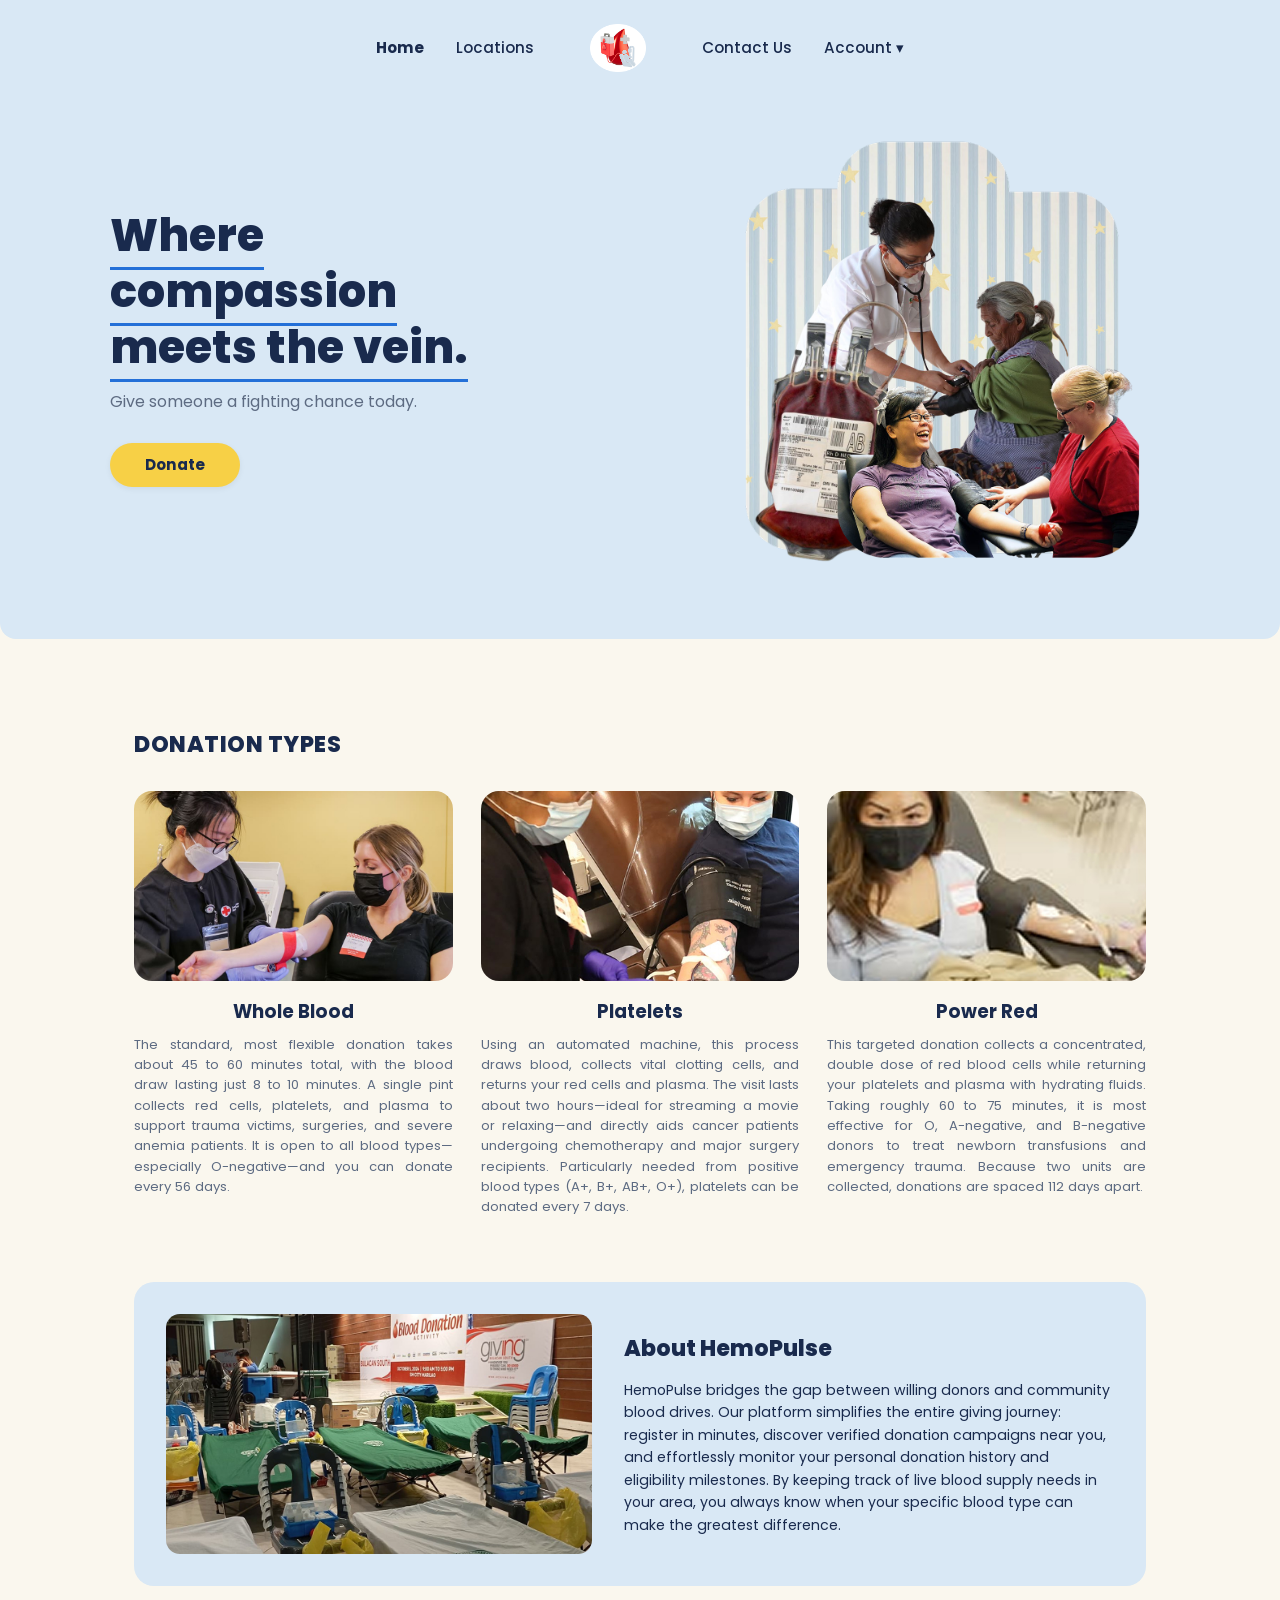
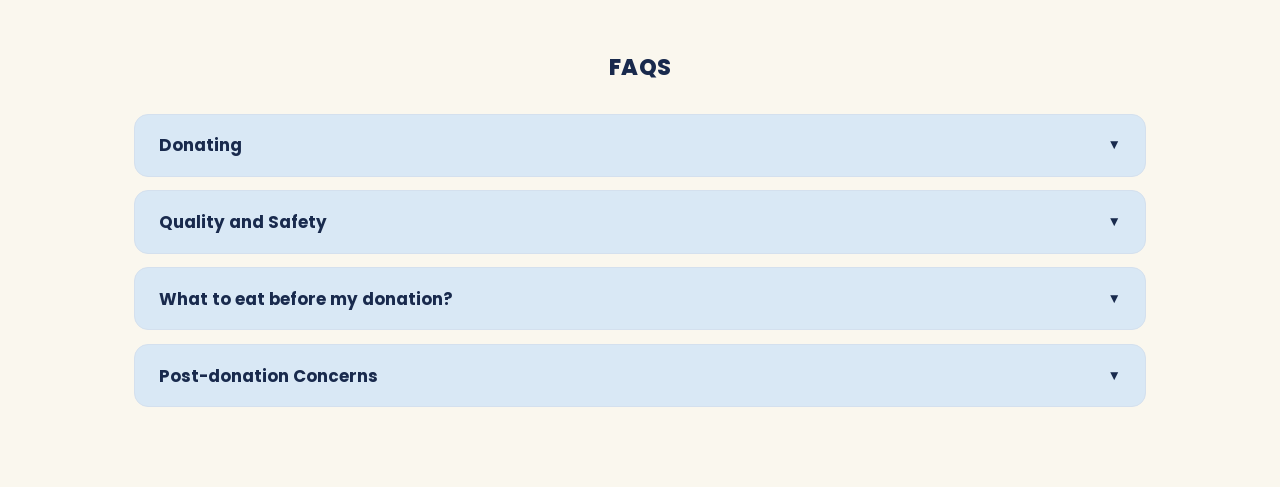
==== commit dd96561f: "feat: update navbar dropdown, fix header layout, and update auth modal graphic" ====
--- a/index.html
+++ b/index.html
@@ -5,31 +5,126 @@
   <meta name="viewport" content="width=device-width, initial-scale=1.0">
   <title>HemoPulse - Blood Donation</title>
   <link rel="stylesheet" href="css/style.css">
+  <link href="https://fonts.googleapis.com/css2?family=Poppins:wght@300;400;500;600;700;800;900&display=swap" rel="stylesheet">
 </head>
 <body>
 
-  
+  <!-- AUTH MODAL OVERLAY -->
+  <div id="authModal" class="auth-overlay">
+    <div class="auth-modal-card">
+      <button type="button" class="modal-close" onclick="closeAuthModal()">&times;</button>
+      
+      <div class="modal-art-side">
+        <img src="images/modal-art.png" alt="Blood donation" onerror="this.src='images/logo.png'">
+      </div>
+
+      <div class="modal-form-side">
+        <div class="auth-toggle-pill">
+          <button type="button" id="tabLoginBtn" class="toggle-btn active" onclick="switchAuthTab('login')">Login</button>
+          <button type="button" id="tabRegisterBtn" class="toggle-btn" onclick="switchAuthTab('register')">Register</button>
+        </div>
+
+        <!-- LOGIN FORM -->
+        <form id="loginForm" class="auth-form" onsubmit="handleLoginSubmit(event)">
+          <h2 class="auth-title">Welcome Back!</h2>
+          <div class="field-group">
+            <label>Email:</label>
+            <input type="email" required placeholder="name@example.com">
+          </div>
+          <div class="field-group">
+            <label>Password:</label>
+            <input type="password" required placeholder="••••••••">
+          </div>
+          <button type="submit" class="btn-modal-yellow">Login</button>
+          <a href="#" class="forgot-link">Forgot Password?</a>
+        </form>
+
+        <!-- REGISTER FORM -->
+        <form id="registerForm" class="auth-form hide" onsubmit="handleRegisterSubmit(event)">
+          <h2 class="auth-title">Let’s Sign you up!</h2>
+          <div class="field-group">
+            <label>Email:</label>
+            <input type="email" required placeholder="name@example.com">
+          </div>
+          <div class="field-group">
+            <label>First Name:</label>
+            <input type="text" required placeholder="John">
+          </div>
+          <div class="field-group">
+            <label>Last Name:</label>
+            <input type="text" required placeholder="Doe">
+          </div>
+          <div class="field-group">
+            <label>Middle Name (Optional):</label>
+            <input type="text">
+          </div>
+          <div class="field-group">
+            <label>Password:</label>
+            <input type="password" required placeholder="••••••••">
+          </div>
+          <div class="terms-check">
+            <input type="checkbox" id="termsCheck" required>
+            <label for="termsCheck">I agree to the Terms and Conditions.</label>
+          </div>
+          <button type="submit" class="btn-modal-yellow">Sign up</button>
+        </form>
+
+        <!-- 6-DIGIT EMAIL CODE POPUP -->
+        <div id="otpPopup" class="otp-card hide">
+          <h3>Code Sent to Email!</h3>
+          <p>Please enter 6-digit code</p>
+          <div class="otp-inputs">
+            <input type="text" maxlength="1" oninput="focusNextOtp(this, 1)">
+            <input type="text" maxlength="1" oninput="focusNextOtp(this, 2)">
+            <input type="text" maxlength="1" oninput="focusNextOtp(this, 3)">
+            <input type="text" maxlength="1" oninput="focusNextOtp(this, 4)">
+            <input type="text" maxlength="1" oninput="focusNextOtp(this, 5)">
+            <input type="text" maxlength="1" oninput="focusNextOtp(this, 6)">
+          </div>
+          <button type="button" class="btn-modal-yellow" onclick="verifyOtpAndRedirect()">Enter Code</button>
+        </div>
+
+      </div>
+    </div>
+  </div>
+
+  <!-- HERO BANNER -->
   <div class="hero-banner">
     <header class="frame-nav">
-      <div class="nav-links"><a href="index.html" class="active">Home</a><a href="locations.html">Locations</a></div>
-      <div class="logo-badge"><a href="index.html"><img src="images/logo.png" alt="HemoPulse logo" onerror="this.src='images/logo.jpg'"></a></div>
-      <div class="nav-links"><a href="contact.html">Contact Us</a><a href="account.html">Account</a></div>
+      <div class="nav-links">
+        <a href="index.html" class="active">Home</a>
+        <a href="locations.html">Locations</a>
+      </div>
+      <div class="logo-badge">
+        <a href="index.html"><img src="images/logo.png" alt="HemoPulse logo" onerror="this.src='images/logo.jpg'"></a>
+      </div>
+      <div class="nav-links">
+        <a href="contact.html">Contact Us</a>
+        <div class="nav-dropdown">
+          <a href="account.html" class="dropdown-trigger">Account ▾</a>
+          <div class="dropdown-menu">
+            <a href="javascript:void(0)" onclick="openAuthModal('login')" class="dropdown-item">Login</a>
+            <a href="javascript:void(0)" onclick="openAuthModal('register')" class="dropdown-subitem">Register</a>
+            <a href="account.html#donate" class="dropdown-item">Donate</a>
+            <a href="account.html" class="dropdown-item">Help Desk</a>
+          </div>
+        </div>
+      </div>
     </header>
 
     <div class="hero-inner">
       <div class="hero-left">
         <h1 class="hero-title"><span class="title-underline">Where</span><br><span class="title-underline">compassion</span><br><span class="title-underline">meets the vein.</span></h1>
         <p class="hero-subtitle">Give someone a fighting chance today.</p>
-        <a href="account.html#donate" class="btn-yellow">Donate</a>
+        <a href="javascript:void(0)" onclick="openAuthModal('register')" class="btn-yellow">Donate</a>
       </div>
       <div class="hero-image-wrap">
         <img src="images/hero-group.png" alt="Where compassion meets the vein">
       </div>
     </div>
   </div>
-  
-
-  
+
+  <!-- MAIN CONTAINER -->
   <div class="container">
 
     <!-- DONATION TYPES -->
@@ -113,6 +208,8 @@
 
   </div>
 
+  <!-- SCRIPTS -->
   <script src="js/main.js"></script>
+  <script src="js/modal.js"></script>
 </body>
 </html>
--- a/css/style.css
+++ b/css/style.css
@@ -816,4 +816,315 @@
     width: 22px;
     height: 22px;
   }
+}
+
+
+.auth-overlay {
+  position: fixed;
+  inset: 0;
+  background-color: rgba(25, 42, 77, 0.4);
+  backdrop-filter: blur(8px);
+  -webkit-backdrop-filter: blur(8px);
+  display: flex;
+  justify-content: center;
+  align-items: center;
+  padding: 1.5rem;
+  z-index: 9999;
+  opacity: 0;
+  pointer-events: none;
+  transition: opacity 0.25s ease;
+}
+
+.auth-overlay.open {
+  opacity: 1;
+  pointer-events: auto;
+}
+
+.auth-modal-card {
+  position: relative;
+  background-color: #FFFFFF;
+  border-radius: 20px;
+  width: 100%;
+  max-width: 760px;
+  display: grid;
+  grid-template-columns: 1fr 1.15fr;
+  box-shadow: 0 16px 36px rgba(0, 0, 0, 0.16);
+  overflow: hidden;
+}
+
+.modal-close {
+  position: absolute;
+  top: 1rem;
+  right: 1.25rem;
+  background: none;
+  border: none;
+  font-size: 1.6rem;
+  font-weight: 700;
+  color: var(--navy);
+  cursor: pointer;
+  z-index: 10;
+}
+
+.modal-art-side {
+  background-color: #FFFFFF;
+  display: flex;
+  align-items: center;
+  justify-content: center;
+  padding: 2.5rem 1.5rem;
+  border-top-right-radius: 28px;
+  border-bottom-right-radius: 28px;
+  z-index: 2;
+}
+
+.modal-art-side img {
+  max-width: 100%;
+  max-height: 240px;
+  object-fit: contain;
+}
+
+.modal-form-side {
+  background-color: #D9E8F5;
+  padding: 2rem 2.2rem;
+  position: relative;
+  display: flex;
+  flex-direction: column;
+  justify-content: center;
+}
+
+.auth-toggle-pill {
+  background-color: #192A4D;
+  border-radius: 999px;
+  padding: 4px;
+  display: flex;
+  width: fit-content;
+  margin: 0 auto 1.5rem;
+}
+
+.toggle-btn {
+  background: none;
+  border: none;
+  color: #FFFFFF;
+  font-family: var(--font);
+  font-weight: 700;
+  font-size: 0.8rem;
+  padding: 0.4rem 1.4rem;
+  border-radius: 999px;
+  cursor: pointer;
+  transition: all 0.2s ease;
+}
+
+.toggle-btn.active {
+  background-color: #6C92D8;
+}
+
+.auth-title {
+  text-align: center;
+  font-size: 1.4rem;
+  font-weight: 800;
+  color: var(--navy);
+  margin-bottom: 1rem;
+}
+
+.field-group {
+  margin-bottom: 0.75rem;
+}
+
+.field-group label {
+  display: block;
+  font-size: 0.75rem;
+  font-weight: 700;
+  color: var(--navy);
+  margin-bottom: 0.25rem;
+}
+
+.field-group input {
+  width: 100%;
+  padding: 0.55rem 0.9rem;
+  border-radius: 8px;
+  border: 1px solid #C4D7EB;
+  background-color: #FFFFFF;
+  font-family: var(--font);
+  font-size: 0.82rem;
+  outline: none;
+}
+
+.terms-check {
+  display: flex;
+  align-items: center;
+  gap: 0.4rem;
+  font-size: 0.7rem;
+  font-weight: 600;
+  color: var(--navy);
+  margin: 0.6rem 0 1rem;
+}
+
+.btn-modal-yellow {
+  width: 100%;
+  background-color: var(--accent-yellow);
+  color: var(--navy);
+  border: none;
+  font-family: var(--font);
+  font-weight: 800;
+  font-size: 0.85rem;
+  padding: 0.65rem;
+  border-radius: 999px;
+  cursor: pointer;
+  box-shadow: 0 2px 6px rgba(0, 0, 0, 0.08);
+}
+
+.forgot-link {
+  display: block;
+  text-align: center;
+  margin-top: 0.6rem;
+  font-size: 0.72rem;
+  font-weight: 700;
+  color: #4A608A;
+  text-decoration: none;
+}
+
+/* 6-Digit Email Code Popup */
+.otp-card {
+  position: absolute;
+  inset: 1.25rem;
+  background-color: #FEF7CC;
+  border-radius: 14px;
+  padding: 1.5rem;
+  display: flex;
+  flex-direction: column;
+  align-items: center;
+  justify-content: center;
+  text-align: center;
+  box-shadow: 0 8px 24px rgba(0, 0, 0, 0.1);
+  z-index: 5;
+}
+
+.otp-card .btn-modal-yellow {
+  width: auto;
+  min-width: 150px;
+  padding: 0.6rem 1.8rem;
+}
+
+.otp-card h3 {
+  font-size: 1.15rem;
+  font-weight: 800;
+  color: var(--navy);
+}
+
+.otp-card p {
+  font-size: 0.78rem;
+  font-weight: 600;
+  color: var(--text-muted);
+  margin-bottom: 1.25rem;
+}
+
+.otp-inputs {
+  display: flex;
+  gap: 0.5rem;
+  margin-bottom: 1.25rem;
+}
+
+.otp-inputs input {
+  width: 38px;
+  height: 48px;
+  background: #FFFFFF;
+  border: 1px solid #E2D795;
+  border-radius: 6px;
+  text-align: center;
+  font-size: 1.2rem;
+  font-weight: 800;
+  color: var(--navy);
+  outline: none;
+}
+
+.hide {
+  display: none !important;
+}
+
+@media (max-width: 680px) {
+  .auth-modal-card {
+    grid-template-columns: 1fr;
+  }
+  .modal-art-side {
+    display: none;
+  }
+}
+
+
+.frame-nav {
+  display: flex;
+  justify-content: center;
+  align-items: center;
+  gap: 3.5rem;
+  padding-bottom: 0.5rem;
+}
+
+.logo-badge {
+  flex-shrink: 0;
+}
+
+.logo-badge img {
+  height: 48px;
+  width: auto;
+  object-fit: contain;
+  display: block;
+}
+
+.nav-dropdown {
+  position: relative;
+  display: inline-flex;
+  align-items: center;
+}
+
+.dropdown-trigger {
+  text-decoration: none;
+  color: var(--navy);
+  font-weight: 500;
+  font-size: 0.95rem;
+  cursor: pointer;
+  white-space: nowrap;
+}
+
+.dropdown-menu {
+  display: none;
+  position: absolute;
+  top: 100%;
+  right: 0;
+  min-width: 170px;
+  background-color: #FFFFFF;
+  border-radius: 12px;
+  box-shadow: 0 8px 24px rgba(25, 42, 77, 0.12);
+  border: 1px solid var(--border-light);
+  padding: 0.5rem 0;
+  z-index: 1000;
+}
+
+.nav-dropdown:hover .dropdown-menu {
+  display: flex;
+  flex-direction: column;
+}
+
+.dropdown-item {
+  display: block;
+  padding: 0.5rem 1.25rem;
+  font-size: 0.85rem;
+  font-weight: 700;
+  color: var(--navy);
+  text-decoration: none;
+  transition: background-color 0.15s ease;
+}
+
+.dropdown-subitem {
+  display: block;
+  padding: 0.35rem 1.25rem 0.5rem 2rem;
+  font-size: 0.78rem;
+  font-weight: 500;
+  color: var(--text-muted);
+  text-decoration: none;
+  transition: color 0.15s ease;
+}
+
+.dropdown-item:hover,
+.dropdown-subitem:hover {
+  background-color: var(--card-light);
+  color: var(--accent-blue);
 }
